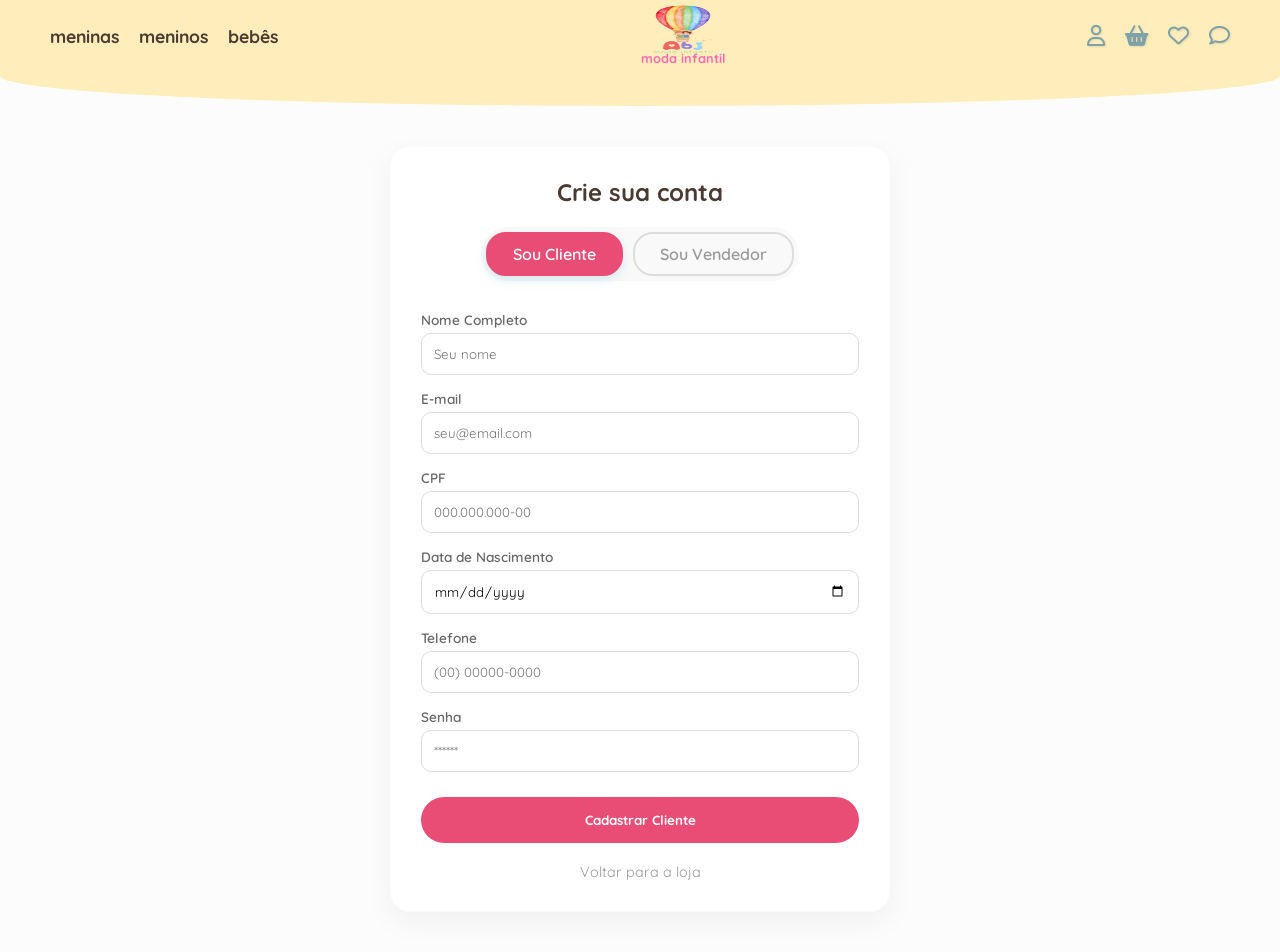
==== cadastro.html @ baed557a "loja_kids" ====
<!DOCTYPE html>
<html lang="pt-br"> 
<head>
    <meta charset="UTF-8">
    <meta name="viewport" content="width=device-width, initial-scale=1.0">
    <title>Cadastro - ABJ Style</title>
    <link rel="stylesheet" href="https://cdnjs.cloudflare.com/ajax/libs/font-awesome/6.4.0/css/all.min.css">
    <link href="https://fonts.googleapis.com/css2?family=Quicksand:wght@400;600;700&display=swap" rel="stylesheet">
    <link rel="stylesheet" href="style.css">
    <style>
        .toggle-btn.active { background-color: #e94d76; color: white; border-color: #e94d76; }
        .cadastro-wrap {
            max-width: 500px;
            margin: 40px auto;
            padding: 30px;
            background: white;
            border-radius: 20px;
            box-shadow: 0 10px 30px rgba(0,0,0,0.05);
            text-align: center;
        }
        .toggle-buttons { display: flex; gap: 10px; justify-content: center; margin-bottom: 30px; }
        .toggle-btn {
            padding: 10px 25px;
            border: 2px solid #ddd;
            background: none;
            border-radius: 20px;
            cursor: pointer;
            font-family: 'Quicksand';
            font-weight: 600;
            transition: 0.3s;
        }
        .input-group { text-align: left; margin-bottom: 15px; }
        .input-group label { display: block; margin-bottom: 5px; font-size: 0.85rem; color: #666; font-weight: 600; }
        .input-group input {
            width: 100%;
            padding: 12px;
            border: 1px solid #ddd;
            border-radius: 10px;
            box-sizing: border-box;
        }
        .btn-submit {
            width: 100%;
            padding: 15px;
            border: none;
            border-radius: 25px;
            background-color: #e94d76;
            color: white;
            font-weight: bold;
            cursor: pointer;
            margin-top: 10px;
        }
    </style>
</head>
<body style="background-color: #fcfcfc;">

    <header>
        <div class="nav-container">
            <nav class="menu-links">
                <a href="index.html">meninas</a>
                <a href="index.html">meninos</a>
                <a href="index.html">bebês</a>
            </nav>
            <a href="index.html" class="logo">
                <img src="logoabj.webp" alt="Balão" style="max-height: 50px;">
                <span>moda infantil</span>
            </a>
            <div class="user-actions">
                <a href="login.html"><i class="fa-regular fa-user"></i></a>
                <i class="fa-solid fa-basket-shopping"></i>
                <i class="fa-regular fa-heart"></i>
                <a href="index.html#contato"><i class="fa-regular fa-comment"></i></a>
            </div>
        </div>
    </header>

    <main>
        <div class="cadastro-wrap">
            <h2>Crie sua conta</h2>
            
            <div class="toggle-buttons">
                <button type="button" class="toggle-btn active" id="btn-cliente" onclick="trocarTipo('cliente')">Sou Cliente</button>
                <button type="button" class="toggle-btn" id="btn-vendedor" onclick="trocarTipo('vendedor')">Sou Vendedor</button>
            </div>

            <form action="cadastro.php" method="POST">
                
                <input type="hidden" name="tipo_form" id="tipo_form" value="cliente">

                <div class="input-group">
                    <label>Nome Completo</label>
                    <input type="text" name="nome" placeholder="Seu nome" required>
                </div>

                <div class="input-group">
                    <label>E-mail</label>
                    <input type="email" name="email" placeholder="seu@email.com" required>
                </div>

                <div id="campos-especificos">
                    <div class="input-group">
                        <label>CPF</label>
                        <input type="text" name="cpf" placeholder="000.000.000-00">
                    </div>
                    <div class="input-group">
                        <label>Data de Nascimento</label>
                        <input type="date" name="data_nascimento">
                    </div>
                    <div class="input-group">
                        <label>Telefone</label>
                        <input type="text" name="telefone" placeholder="(00) 00000-0000">
                    </div>
                </div>

                <div class="input-group">
                    <label>Senha</label>
                    <input type="password" name="senha" placeholder="******" required>
                </div>

                <button type="submit" class="btn-submit" id="submit-text">Cadastrar Cliente</button>
            </form>
            
            <p style="margin-top: 20px; font-size: 0.9rem;">
                <a href="index.html" style="color: #999; text-decoration: none;">Voltar para a loja</a>
            </p>
        </div>
    </main>

    <script>
        function trocarTipo(tipo) {
            // Ajusta o valor do campo escondido para o PHP ler
            document.getElementById('tipo_form').value = tipo;

            // Estilização dos botões
            document.getElementById('btn-cliente').classList.toggle('active', tipo === 'cliente');
            document.getElementById('btn-vendedor').classList.toggle('active', tipo === 'vendedor');

            // Ajusta o texto do botão
            const btnSubmit = document.getElementById('submit-text');
            if (tipo === 'vendedor') {
                btnSubmit.innerText = "Cadastrar Vendedor";
                btnSubmit.style.backgroundColor = "#27ae60";
            } else {
                btnSubmit.innerText = "Cadastrar Cliente";
                btnSubmit.style.backgroundColor = "#e94d76";
            }
        }
    </script>
</body>
</html>
---- style.css ----
/* --- RESET E FONTES --- */
* {
    margin: 0;
    padding: 0;
    box-sizing: border-box;
    font-family: 'Quicksand', sans-serif;
}

/* ADICIONADO: Deslizamento suave para todo o site */
html {
    scroll-behavior: smooth;
}

:root {
    --amarelo-header: #ffeebb;
    --azul-banner: #b0dce8;
    --texto-marrom: #4a3b32;
    --rosa-glow: rgba(255, 105, 180, 0.7); /* Rosa mais forte para o brilho */
    --cor-seta: #e3cfa5;
}

body {
    background-color: #fff;
    color: var(--texto-marrom);
    overflow-x: hidden;
}

/* --- CABEÇALHO --- */
header {
    background-color: var(--amarelo-header);
    padding: 05px 50px 40px 50px;
    border-bottom-left-radius: 50% 30px;
    border-bottom-right-radius: 50% 30px;
    position: relative;
    z-index: 10;
}

.nav-container {
    max-width: 1200px;
    margin: 0 auto;
    display: flex;
    justify-content: space-between;
    align-items: center;
}

/* Links do Menu */
.menu-links { display: flex; gap: 20px; }
.menu-links a {
    text-decoration: none;
    color: var(--texto-marrom);
    font-weight: 700;
    font-size: 1.1rem;
}
.menu-links a:hover { color: #ff8c00; }

/* Logo */
.logo { display: flex; flex-direction: column; align-items: center; text-decoration: none; }
.logo img { width: 100px;   height: auto;   margin-bottom: -5px; }
.logo span { font-size: 0.8rem; font-weight: bold; color: #ff69b4; }
    
/* Ícones do Usuário */
.user-actions { 
    display: flex; 
    gap: 20px; 
    align-items: center;
    font-size: 1.3rem; 
}

/* Link do Bonequinho E do Comentário (Corrigido para BRANCO) */
.user-actions a {
    color: #7da0a9 !important; /* Força a cor branca mesmo sendo link */
    text-decoration: none;
    transition: transform 0.2s;
    text-shadow: 1px 1px 2px rgba(0,0,0,0.1);
    display: inline-flex;
    align-items: center;
}
.user-actions a:hover { transform: scale(1.1); }

/* Ícones normais (sem link) */
.user-actions i:not(a i) {
    color:  #7da0a9;
    cursor: pointer;
    text-shadow: 1px 1px 2px rgba(0,0,0,0.1);
    transition: transform 0.2s;
}
.user-actions i:hover { transform: scale(1.1); }


/* --- BARRA DE PESQUISA --- */
.search-container {
    display: flex;
    justify-content: center;
    margin-top: -25px;
    z-index: 30;
    position: relative;
}
.search-box {
    background: white;
    border: 1px solid #ddd;
    border-radius: 50px;
    padding: 10px 20px;
    width: 400px;
    display: flex;
    justify-content: space-between;
    align-items: center;
    box-shadow: 0 6px 10px rgba(0,0,0,0.05);
}
.search-box input { border: none; outline: none; width: 90%; font-size: 1rem; }
.search-box i { color: #555; cursor: pointer; }


/* --- CONTEÚDO --- */
main { max-width: 1200px; margin: 35px auto; padding: 0 20px; }

/* Banner Azul */
.hero-banner {
    background-color: var(--azul-banner);
    border-radius: 40px;
    display: flex;
    align-items: center;
    justify-content: space-between;
    overflow: hidden;
    height: 300px;
    margin-bottom: 60px;
}
.hero-image { flex: 1; height: 100%; display: flex; align-items: flex-end; }
.hero-image img { width: 100%; height: 100%; object-fit: cover; object-position: top center; }
.hero-text { flex: 1; padding: 40px; text-align: center; color: #333; }
.hero-text h2 { font-size: 1.8rem; margin-bottom: 10px; font-weight: 600; }


/* --- CARROSSEL --- */
.carousel-section { position: relative; padding: 10px 0; }

.carousel-track {
    display: flex;
    gap: 30px;
    overflow-x: auto;
    padding: 40px 20px; /* Espaço extra para o brilho não cortar */
    scrollbar-width: none;
    scroll-behavior: smooth;
}
.carousel-track::-webkit-scrollbar { display: none; }

/* ESTILO DOS CARDS */
.card {
    min-width: 260px;
    height: 190px;
    border-radius: 16px;
    overflow: hidden;
    position: relative;
    cursor: pointer;
    background: #eee;
    
    /* Configuração inicial (sem brilho) */
    border: 3px solid transparent; 
    box-shadow: 0 4px 10px rgba(0,0,0,0.05);
    transition: all 0.4s cubic-bezier(0.25, 0.8, 0.25, 1); /* Animação suave */
}

.card img {
    width: 100%; height: 100%; object-fit: cover;
    transition: transform 0.5s ease;
}

/* --- A MÁGICA DO HOVER (Brilho Rosa) --- */
/* Só aplica quando passa o mouse */
.card:hover {
    transform: translateY(-8px); /* Sobe um pouco mais */
    border-color: #ffb6c1; /* Borda rosa clara */
    
    /* O Brilho Rosa Fofinho */
    box-shadow: 0 15px 35px var(--rosa-glow), 
                inset 0 0 15px rgba(255,105,180,0.2); 
}

.card:hover img {
    transform: scale(1.1); /* Zoom na foto */
}


/* --- SETAS --- */
.nav-arrow {
    position: absolute;
    top: 50%;
    transform: translateY(-50%);
    width: 45px;
    height: 45px;
    background: white;
    border: 2px solid var(--cor-seta);
    border-radius: 50%;
    display: flex; align-items: center; justify-content: center;
    color: var(--cor-seta);
    font-size: 1.2rem;
    cursor: pointer;
    box-shadow: 0 4px 10px rgba(0,0,0,0.1);
    z-index: 5;
    transition: all 0.3s;
}
.nav-arrow:hover { background: var(--cor-seta); color: white; }
.nav-arrow.prev { left: -20px; }
.nav-arrow.next { right: -20px; }

/* --- PÁGINA DE CADASTRO (Estilos Extras) --- */
.cadastro-wrap {
    max-width: 400px;
    margin: 50px auto;
    text-align: center;
    background: white;
    padding: 40px;
    border-radius: 20px;
    box-shadow: 0 10px 40px rgba(0,0,0,0.05);
    border: 1px solid #fcfcfc;
}
.cadastro-wrap h2 { margin-bottom: 20px; color: var(--texto-marrom); }
.input-group { margin-bottom: 15px; text-align: left; }
.input-group label { display: block; margin-bottom: 5px; font-size: 0.9rem; font-weight: bold; color: #888; }
.input-group input { width: 100%; padding: 12px; border: 2px solid #eee; border-radius: 10px; outline: none; }
.input-group input:focus { border-color: var(--amarelo-header); }
.btn-submit { 
    width: 100%; padding: 15px; border: none; border-radius: 50px; 
    background: var(--azul-banner); font-weight: bold; color: #333; cursor: pointer; margin-top: 10px;
    transition: transform 0.2s;
}
.btn-submit:hover { transform: translateY(-2px); box-shadow: 0 5px 15px rgba(176,220,232,0.8); }

/* --- ESTILOS EXTRAS PARA O CADASTRO (Abas) --- */

/* Container dos botões de troca */
.toggle-buttons {
    display: flex;
    justify-content: center;
    gap: 10px;
    margin-bottom: 30px;
    background: #f9f9f9;
    padding: 5px;
    border-radius: 50px;
    width: fit-content;
    margin-left: auto;
    margin-right: auto;
}

/* Botão das abas (Cliente / Vendedor) */
.toggle-btn {
    padding: 10px 30px;
    border: none;
    background: transparent;
    cursor: pointer;
    border-radius: 40px;
    font-weight: 700;
    color: #999;
    transition: all 0.3s ease;
    font-size: 1rem;
}

/* Quando o botão está ativo (selecionado) */
.toggle-btn.active {
    background-color: var(--azul-banner); /* Azul do tema */
    color: #333;
    box-shadow: 0 4px 10px rgba(176, 220, 232, 0.5);
}

/* Esconder formulários que não estão ativos */
.form-section {
    display: none; /* Esconde por padrão */
    animation: fadeIn 0.5s;
}

.form-section.active {
    display: block; /* Mostra o ativo */
}

/* Animação suave */
@keyframes fadeIn {
    from { opacity: 0; transform: translateY(10px); }
    to { opacity: 1; transform: translateY(0); }
}



/* ESTILOS DA TELA DE LOGIN */

/* O container central branco */
.login-box {
    max-width: 400px;
    margin: 80px auto; /* Margem maior no topo para centralizar na tela */
    background: #fff;
    padding: 40px;
    border-radius: 8px; /* Bordas levemente arredondadas, mais quadrado que o resto */
    box-shadow: 0 10px 30px rgba(0,0,0,0.08); /* Sombra suave */
    text-align: center;
}

.login-box h2 {
    color: var(--texto-marrom);
    margin-bottom: 30px;
    font-size: 1.5rem;
}

/* Estilo dos inputs de login (cinza claro como na imagem de exemplo) */
.login-input {
    width: 100%;
    padding: 15px;
    margin-bottom: 15px;
    background-color: #f2f2f2; /* Fundo cinza claro */
    border: 2px solid transparent;
    border-radius: 5px; /* Cantos pouco arredondados */
    font-size: 1rem;
    outline: none;
    transition: all 0.3s;
    color: #555;
}

/* Quando clica no input, ele ganha a cor do tema */
.login-input:focus {
    border-color: var(--azul-banner);
    background-color: #fff;
}

/* Botão de Login (Usando a nossa cor Azul Pastel) */
.btn-login {
    width: 100%;
    padding: 15px;
    background-color: var(--azul-banner); /* Cor do tema */
    color: #333;
    font-weight: 700;
    border: none;
    border-radius: 5px; /* Cantos pouco arredondados */
    font-size: 1.1rem;
    cursor: pointer;
    transition: background 0.3s, transform 0.2s;
}

.btn-login:hover {
    background-color: #9ad0e0; /* Um azul um pouquinho mais escuro no hover */
    transform: translateY(-2px);
}

/* Link para criar conta */
.create-account-link {
    margin-top: 25px;
    font-size: 0.9rem;
    color: #888;
}

.create-account-link a {
    color: var(--texto-marrom);
    font-weight: 700;
    text-decoration: none;
}

.create-account-link a:hover {
    text-decoration: underline;
    color: var(--azul-banner);
}



/* Estilo para a escolha de Cliente ou Vendedor no Login */
.login-type-group {
    display: flex;
    justify-content: center;
    gap: 20px;
    margin-bottom: 20px;
}

.radio-label {
    font-size: 0.95rem;
    color: #666;
    cursor: pointer;
    display: flex;
    align-items: center;
    gap: 5px;
    font-weight: 600;
}

.radio-label input {
    accent-color: var(--azul-banner); /* A bolinha fica azul */
    transform: scale(1.2);
    cursor: pointer;
}

/* Link de cadastro destacado */
.create-account-link span {
    display: block;
    margin-top: 5px;
    font-size: 0.8rem;
    color: #aaa;
}


.cart-container {
    position: fixed;
    top: 0;
    right: -450px; /* Começa escondido à direita */
    width: 380px;
    height: 100%;
    background: #fff;
    box-shadow: -5px 0 15px rgba(0,0,0,0.1);
    transition: 0.4s cubic-bezier(0.25, 0.46, 0.45, 0.94);
    z-index: 2000;
    display: flex;
    flex-direction: column;
}

/* Classe que o JavaScript ativa para abrir */
.cart-container.open {
    right: 0;
}

/* Cabeçalho do Carrinho */
.cart-header {
    padding: 25px;
    background-color: var(--azul-banner);
    display: flex;
    justify-content: space-between;
    align-items: center;
    color: #333;
}

.cart-header h3 {
    font-weight: 700;
    font-size: 1.2rem;
}

.close-btn {
    background: none;
    border: none;
    font-size: 1.8rem;
    color: #333;
    cursor: pointer;
    line-height: 1;
}

/* Área onde os itens aparecem */
.cart-items {
    flex-grow: 1;
    padding: 20px;
    overflow-y: auto;
    display: flex;
    flex-direction: column;
}

/* Estilo de cada item adicionado */
.cart-item-single {
    display: flex;
    justify-content: space-between;
    align-items: center;
    width: 100%;
    margin-bottom: 15px;
    border-bottom: 1px solid #eee;
    padding-bottom: 10px;
    animation: fadeInItem 0.3s ease;
}

@keyframes fadeInItem {
    from { opacity: 0; transform: translateX(20px); }
    to { opacity: 1; transform: translateX(0); }
}

/* Rodapé do Carrinho (Total e Botão) */
.cart-footer {
    padding: 25px;
    border-top: 1px solid #eee;
    background: #fdfdfd;
}

.cart-total {
    display: flex;
    justify-content: space-between;
    margin-bottom: 15px;
    font-weight: 700;
    font-size: 1.1rem;
}

.checkout-btn {
    width: 100%;
    padding: 15px;
    background-color: var(--amarelo-header);
    border: none;
    border-radius: 50px;
    font-weight: bold;
    color: var(--texto-marrom);
    cursor: pointer;
    font-size: 1rem;
    transition: 0.2s;
}

.checkout-btn:hover {
    filter: brightness(0.9);
    transform: scale(1.02);
}

/* Camada Escura que cobre o site ao abrir o carrinho */
#overlay {
    display: none;
    position: fixed;
    top: 0;
    left: 0;
    width: 100%;
    height: 100%;
    background: rgba(0,0,0,0.4);
    z-index: 1999;
    backdrop-filter: blur(2px);
}

#overlay.active {
    display: block;
}

/* Bolinha Rosa com o número de itens */
.cart-badge {
    position: absolute;
    top: -10px;
    right: -10px;
    background-color: #ff69b4;
    color: white;
    font-size: 0.7rem;
    font-weight: bold;
    border-radius: 50%;
    padding: 2px 6px;
    border: 2px solid white;
    display: none; /* Só aparece quando tem itens */
}

/* Notificação Toast */
.toast-notificacao {
    position: fixed;
    bottom: 20px;
    left: 50%;
    transform: translateX(-50%);
    background-color: #333;
    color: white;
    padding: 12px 25px;
    border-radius: 30px;
    font-size: 0.9rem;
    z-index: 3000;
    opacity: 0;
    transition: 0.3s;
    pointer-events: none;
}

.toast-notificacao.show {
    opacity: 1;
    bottom: 40px;
}




/* --- NOVO RODAPÉ ESTILO IMAGEM --- */
.footer-custom {
    background-color: var(--amarelo-header);
    margin: 50px 20px 20px 20px; /* Margem nas laterais para o efeito arredondado aparecer */
    border-radius: 50px; /* Bordas bem arredondadas como na imagem */
    padding: 30px 60px;
    font-family: 'Quicksand', sans-serif;
    /* ADICIONADO: Respiro no topo para o scroll suave parar no lugar certo */
    scroll-margin-top: 30px;
}

.footer-container-custom {
    max-width: 1200px;
    margin: 0 auto;
    display: flex;
    justify-content: space-between;
    align-items: center;
    flex-wrap: wrap;
    gap: 20px;
}

.footer-brand {
    display: flex;
    align-items: center;
    gap: 15px;
}

.chat-icon {
    font-size: 2.5rem;
    color: #f28d8d; /* Cor rosada do ícone de balão */
}

.brand-info h3 {
    font-size: 1.2rem;
    font-weight: 700;
    margin-bottom: 5px;
}

.brand-info p {
    font-size: 0.95rem;
    margin: 2px 0;
    font-weight: 600;
}

.footer-links-social {
    display: flex;
    flex-direction: column;
    gap: 10px;
}

.social-item {
    display: flex;
    align-items: center;
    gap: 10px;
    font-weight: 600;
    font-size: 0.95rem;
}

.social-item i {
    font-size: 1.2rem;
}

.faq-link {
    text-decoration: underline;
    color: inherit;
    font-weight: 700;
    margin-top: 5px;
    display: inline-block;
}

/* AJUSTE ESPECÍFICO PARA PADRONIZAR AS IMAGENS */
.product-card img {
    width: 100%;
    height: 250px; /* Define uma altura fixa para ambas */
    object-fit: contain; /* Garante que a imagem caiba no espaço sem ser cortada ou esticada */
    margin-bottom: 15px;
    border-radius: 15px;
}

/* --- BLOCO DE RESPONSIVIDADE FINAL UNIFICADO --- */

@media (min-width: 769px) {
    .menu-links {
        position: static !important;
        display: flex !important;
        flex-direction: row !important;
        height: auto !important;
        width: auto !important;
        background: transparent !important;
        box-shadow: none !important;
        left: 0 !important;
        padding: 0 !important;
    }
    .menu-mobile-icon {
        display: none !important;
    }
}

@media (max-width: 768px) {
    /* ÍCONE HAMBÚRGUER: Acima de tudo */
    .menu-mobile-icon {
        display: block !important;
        font-size: 1.8rem;
        cursor: pointer;
        color: var(--texto-marrom);
        z-index: 3001 !important;
        position: relative;
    }

    /* MENU LATERAL: Branco sólido e na frente do banner/busca */
    .menu-links {
        position: fixed;
        top: 0;
        left: -100%; 
        width: 260px;
        height: 100vh;
        background-color: #ffffff !important; /* CORREÇÃO: Fundo branco sólido */
        display: flex !important;
        flex-direction: column !important;
        padding: 100px 30px;
        transition: 0.4s ease-in-out;
        z-index: 3000 !important; /* CORREÇÃO: Valor alto para não ser atropelado */
        box-shadow: 10px 0 30px rgba(0,0,0,0.1);
    }

    .menu-links.active {
        left: 0 !important;
    }

    .menu-links a {
        color: var(--texto-marrom) !important;
        font-size: 1.2rem;
        font-weight: 700;
        text-decoration: none;
        border-bottom: 1px solid #f0f0f0;
        padding-bottom: 10px;
        display: block;
    }

    /* AJUSTES GERAIS MOBILE */
    .logo img { width: 65px; }
    .user-actions i, .user-actions a i { color: var(--texto-marrom) !important; }
    .search-container { z-index: 20; } /* Rebaixa a busca para o menu passar por cima */
    .search-box { width: 90% !important; margin: 0 auto; }
    
    .footer-container-custom { flex-direction: column; text-align: center; }
    .footer-brand { flex-direction: column; }
    .footer-custom { border-radius: 30px; padding: 30px 20px; }
}


.produto-detalhes {
    max-width: 1200px;
    margin: 40px auto;
    padding: 20px;
}

.produto-container {
    display: flex;
    gap: 40px;
    flex-wrap: wrap;
}

/* Galeria */
.produto-galeria { flex: 1; min-width: 300px; }
.foto-principal img {
    width: 100%;
    border-radius: 20px;
    box-shadow: 0 5px 15px rgba(0,0,0,0.05);
}
.fotos-miniatura {
    display: flex;
    gap: 10px;
    margin-top: 15px;
}
.fotos-miniatura img {
    width: 80px;
    height: 80px;
    object-fit: cover;
    border-radius: 10px;
    cursor: pointer;
    border: 2px solid transparent;
}
.fotos-miniatura img:hover { border-color: var(--azul-banner); }

/* Tabela de Medidas */
.tabela-medidas {
    margin: 25px 0;
    background: #fdfdfd;
    padding: 15px;
    border-radius: 15px;
    border: 1px solid #eee;
}
.tabela-medidas h3 { margin-bottom: 10px; font-size: 1rem; color: var(--texto-marrom); }
.tabela-medidas table {
    width: 100%;
    border-collapse: collapse;
}
.tabela-medidas th, .tabela-medidas td {
    padding: 10px;
    text-align: left;
    border-bottom: 1px solid #eee;
}

/* Avaliações */
.avaliacoes-secao { margin-top: 60px; }
.avaliacao-card {
    background: #fff;
    padding: 20px;
    border-radius: 15px;
    margin-bottom: 15px;
    box-shadow: 0 4px 10px rgba(0,0,0,0.03);
}
.estrelas { color: #ffcc00; margin-bottom: 5px; }

@media (max-width: 768px) {
    .produto-container { flex-direction: column; }
}





/* Container Lateral de Favoritos */
.fav-container {
    position: fixed;
    top: 0;
    right: -450px; /* Começa escondido */
    width: 380px;
    height: 100%;
    background: #fff;
    box-shadow: -5px 0 15px rgba(0,0,0,0.1);
    transition: 0.4s cubic-bezier(0.25, 0.46, 0.45, 0.94);
    z-index: 3000;
    display: flex;
    flex-direction: column;
    border-top-left-radius: 30px; /* Curvatura igual à sua imagem */
}

.fav-container.open {
    right: 0;
}

/* Cabeçalho Amarelo */
.fav-header {
    padding: 25px;
    background-color: var(--amarelo-header);
    display: flex;
    justify-content: space-between;
    align-items: center;
    border-top-left-radius: 30px;
}

.fav-header-title {
    display: flex;
    align-items: center;
    gap: 10px;
    flex-grow: 1;
    justify-content: center;
}

.fav-header h3 {
    font-size: 1.3rem;
    font-weight: 700;
    color: #333;
}

/* Itens e Conteúdo */
.fav-content {
    flex-grow: 1;
    padding: 20px;
    overflow-y: auto;
}

.fav-select-all {
    display: flex;
    align-items: center;
    gap: 10px;
    margin-bottom: 20px;
    font-weight: 600;
    font-size: 1.1rem;
}

.fav-item-single {
    display: flex;
    gap: 15px;
    margin-bottom: 20px;
    align-items: center;
}

.fav-item-img {
    width: 80px;
    height: 100px;
    object-fit: cover;
    border-radius: 5px;
}

.fav-item-info h4 { font-size: 0.9rem; margin-bottom: 5px; }
.fav-item-info p { font-size: 0.8rem; color: #666; }
.fav-item-price { font-weight: bold; margin-left: auto; }

/* Rodapé e Botão */
.fav-footer {
    padding: 20px;
    text-align: center;
}

.btn-fav-carrinho {
    width: 100%;
    padding: 15px;
    background-color: var(--amarelo-header);
    border: none;
    border-radius: 30px;
    font-weight: bold;
    cursor: pointer;
    font-size: 1rem;
    transition: 0.3s;
}

.btn-fav-carrinho:hover { filter: brightness(0.9); }

/* Camada Escura */
#overlay-favoritos {
    display: none;
    position: fixed;
    top: 0; left: 0; width: 100%; height: 100%;
    background: rgba(0,0,0,0.4);
    z-index: 2999;
    backdrop-filter: blur(2px);
}

#overlay-favoritos.active { display: block; }
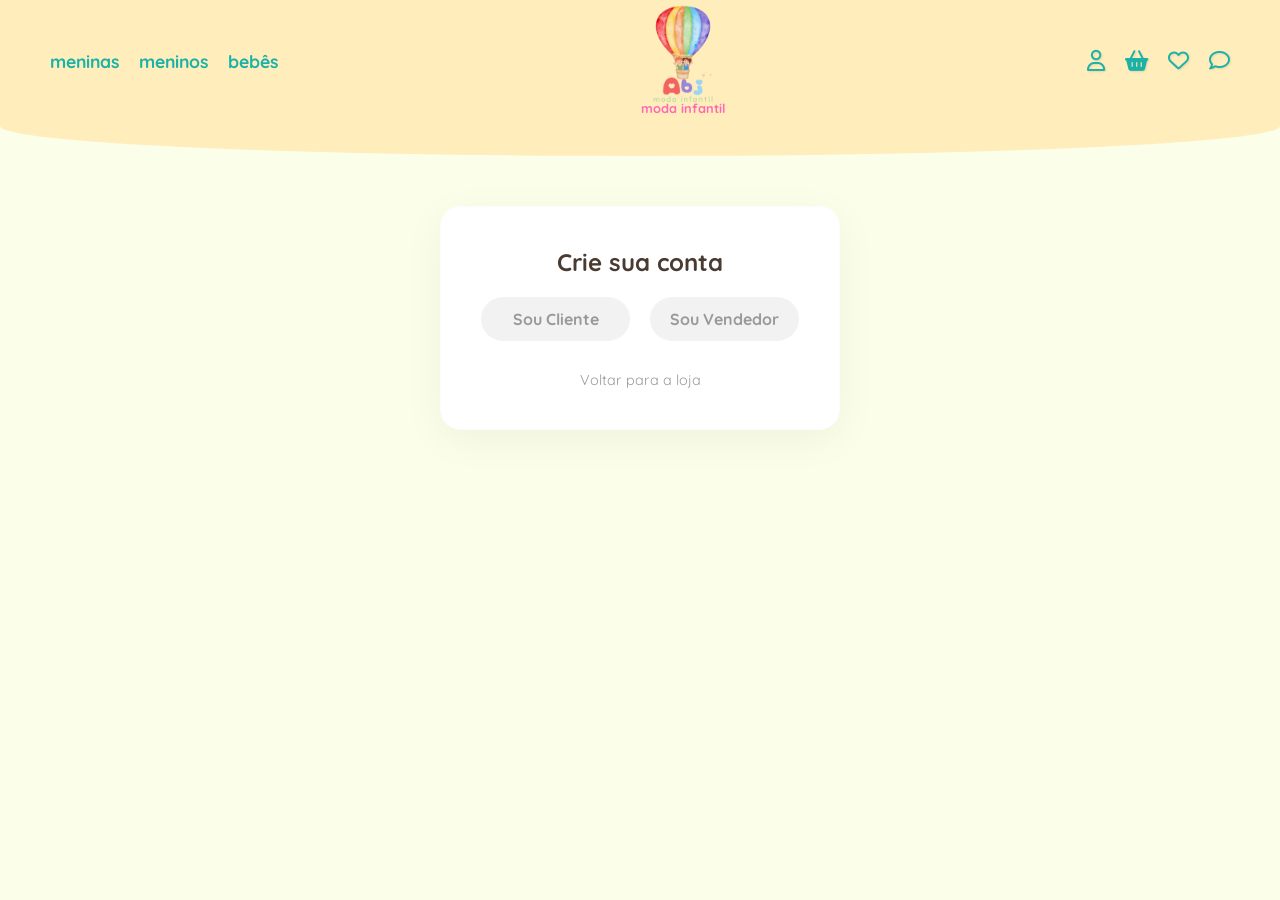
==== commit 97e3fb62: "Tela funcionarios" ====
--- a/cadastro.html
+++ b/cadastro.html
@@ -6,52 +6,10 @@
     <title>Cadastro - ABJ Style</title>
     <link rel="stylesheet" href="https://cdnjs.cloudflare.com/ajax/libs/font-awesome/6.4.0/css/all.min.css">
     <link href="https://fonts.googleapis.com/css2?family=Quicksand:wght@400;600;700&display=swap" rel="stylesheet">
-    <link rel="stylesheet" href="style.css">
-    <style>
-        .toggle-btn.active { background-color: #e94d76; color: white; border-color: #e94d76; }
-        .cadastro-wrap {
-            max-width: 500px;
-            margin: 40px auto;
-            padding: 30px;
-            background: white;
-            border-radius: 20px;
-            box-shadow: 0 10px 30px rgba(0,0,0,0.05);
-            text-align: center;
-        }
-        .toggle-buttons { display: flex; gap: 10px; justify-content: center; margin-bottom: 30px; }
-        .toggle-btn {
-            padding: 10px 25px;
-            border: 2px solid #ddd;
-            background: none;
-            border-radius: 20px;
-            cursor: pointer;
-            font-family: 'Quicksand';
-            font-weight: 600;
-            transition: 0.3s;
-        }
-        .input-group { text-align: left; margin-bottom: 15px; }
-        .input-group label { display: block; margin-bottom: 5px; font-size: 0.85rem; color: #666; font-weight: 600; }
-        .input-group input {
-            width: 100%;
-            padding: 12px;
-            border: 1px solid #ddd;
-            border-radius: 10px;
-            box-sizing: border-box;
-        }
-        .btn-submit {
-            width: 100%;
-            padding: 15px;
-            border: none;
-            border-radius: 25px;
-            background-color: #e94d76;
-            color: white;
-            font-weight: bold;
-            cursor: pointer;
-            margin-top: 10px;
-        }
-    </style>
+    <link rel="stylesheet" href="style.css">  
 </head>
-<body style="background-color: #fcfcfc;">
+
+<body>
 
     <header>
         <div class="nav-container">
@@ -61,7 +19,7 @@
                 <a href="index.html">bebês</a>
             </nav>
             <a href="index.html" class="logo">
-                <img src="logoabj.webp" alt="Balão" style="max-height: 50px;">
+                <img src="img/logoabj.webp" alt="Balão">
                 <span>moda infantil</span>
             </a>
             <div class="user-actions">
@@ -78,46 +36,9 @@
             <h2>Crie sua conta</h2>
             
             <div class="toggle-buttons">
-                <button type="button" class="toggle-btn active" id="btn-cliente" onclick="trocarTipo('cliente')">Sou Cliente</button>
-                <button type="button" class="toggle-btn" id="btn-vendedor" onclick="trocarTipo('vendedor')">Sou Vendedor</button>
-            </div>
-
-            <form action="cadastro.php" method="POST">
-                
-                <input type="hidden" name="tipo_form" id="tipo_form" value="cliente">
-
-                <div class="input-group">
-                    <label>Nome Completo</label>
-                    <input type="text" name="nome" placeholder="Seu nome" required>
-                </div>
-
-                <div class="input-group">
-                    <label>E-mail</label>
-                    <input type="email" name="email" placeholder="seu@email.com" required>
-                </div>
-
-                <div id="campos-especificos">
-                    <div class="input-group">
-                        <label>CPF</label>
-                        <input type="text" name="cpf" placeholder="000.000.000-00">
-                    </div>
-                    <div class="input-group">
-                        <label>Data de Nascimento</label>
-                        <input type="date" name="data_nascimento">
-                    </div>
-                    <div class="input-group">
-                        <label>Telefone</label>
-                        <input type="text" name="telefone" placeholder="(00) 00000-0000">
-                    </div>
-                </div>
-
-                <div class="input-group">
-                    <label>Senha</label>
-                    <input type="password" name="senha" placeholder="******" required>
-                </div>
-
-                <button type="submit" class="btn-submit" id="submit-text">Cadastrar Cliente</button>
-            </form>
+                <button type="button" class="toggle-btn" id="btn-cliente" onclick="window.location.href='cadastrocliente.html'">Sou Cliente</button>
+                <button type="button" class="toggle-btn" id="btn-vendedor" onclick="window.location.href='cadastrofuncionario.html'">Sou Vendedor</button>
+            </div>            
             
             <p style="margin-top: 20px; font-size: 0.9rem;">
                 <a href="index.html" style="color: #999; text-decoration: none;">Voltar para a loja</a>
--- a/style.css
+++ b/style.css
@@ -1,4 +1,6 @@
-/* --- RESET E FONTES --- */
+/* ============================================================
+   1. RESET, FONTES E VARIÁVEIS BASE
+   ============================================================ */
 * {
     margin: 0;
     padding: 0;
@@ -6,26 +8,27 @@
     font-family: 'Quicksand', sans-serif;
 }
 
-/* ADICIONADO: Deslizamento suave para todo o site */
 html {
-    scroll-behavior: smooth;
+    scroll-behavior: smoosh;
 }
 
 :root {
     --amarelo-header: #ffeebb;
     --azul-banner: #b0dce8;
     --texto-marrom: #4a3b32;
-    --rosa-glow: rgba(255, 105, 180, 0.7); /* Rosa mais forte para o brilho */
+    --rosa-glow: rgba(255, 105, 180, 0.7);
     --cor-seta: #e3cfa5;
 }
 
 body {
-    background-color: #fff;
+    background-color: #f8ffd685;
     color: var(--texto-marrom);
     overflow-x: hidden;
 }
 
-/* --- CABEÇALHO --- */
+/* ============================================================
+   2. CABEÇALHO (Header, Menu e Logo)
+   ============================================================ */
 header {
     background-color: var(--amarelo-header);
     padding: 05px 50px 40px 50px;
@@ -43,51 +46,80 @@
     align-items: center;
 }
 
-/* Links do Menu */
-.menu-links { display: flex; gap: 20px; }
+.menu-links {
+    display: flex;
+    gap: 20px;
+}
+
 .menu-links a {
     text-decoration: none;
-    color: var(--texto-marrom);
+    color:#1ab2a8 ;
     font-weight: 700;
     font-size: 1.1rem;
 }
-.menu-links a:hover { color: #ff8c00; }
-
-/* Logo */
-.logo { display: flex; flex-direction: column; align-items: center; text-decoration: none; }
-.logo img { width: 100px;   height: auto;   margin-bottom: -5px; }
-.logo span { font-size: 0.8rem; font-weight: bold; color: #ff69b4; }
-    
-/* Ícones do Usuário */
-.user-actions { 
-    display: flex; 
-    gap: 20px; 
-    align-items: center;
-    font-size: 1.3rem; 
-}
-
-/* Link do Bonequinho E do Comentário (Corrigido para BRANCO) */
+
+.menu-links a:hover {
+    color: #ff8c00;
+}
+
+.logo {
+    display: flex;
+    flex-direction: column;
+    align-items: center;
+    text-decoration: none;
+}
+
+.logo img {
+    width: 100px;
+    height: auto;
+    margin-bottom: -5px;
+    object-fit: contain;
+    display: inline-block;
+}
+
+.logo span {
+    font-size: 0.8rem;
+    font-weight: bold;
+    color: #ff69b4;
+}
+
+/* ============================================================
+   3. ÍCONES E AÇÕES DO USUÁRIO (Topo Direita)
+   ============================================================ */
+.user-actions {
+    display: flex;
+    gap: 20px;
+    align-items: center;
+    font-size: 1.3rem;
+}
+
 .user-actions a {
-    color: #7da0a9 !important; /* Força a cor branca mesmo sendo link */
+    color: #1ab2a8 !important;
     text-decoration: none;
     transition: transform 0.2s;
-    text-shadow: 1px 1px 2px rgba(0,0,0,0.1);
+    text-shadow: 1px 1px 2px rgba(0, 0, 0, 0.1);
     display: inline-flex;
     align-items: center;
 }
-.user-actions a:hover { transform: scale(1.1); }
-
-/* Ícones normais (sem link) */
+
+.user-actions a:hover {
+    transform: scale(1.1);
+}
+
 .user-actions i:not(a i) {
-    color:  #7da0a9;
-    cursor: pointer;
-    text-shadow: 1px 1px 2px rgba(0,0,0,0.1);
+    color: #1ab2a8;
+    cursor: pointer;
+    text-shadow: 1px 1px 2px rgba(0, 0, 0, 0.1);
     transition: transform 0.2s;
 }
-.user-actions i:hover { transform: scale(1.1); }
-
-
-/* --- BARRA DE PESQUISA --- */
+
+.user-actions i:hover {
+    transform: scale(1.1);
+}
+
+/* ============================================================
+   4. BARRA DE PESQUISA (Search Box)
+   ============================================================ */
 .search-container {
     display: flex;
     justify-content: center;
@@ -95,6 +127,7 @@
     z-index: 30;
     position: relative;
 }
+
 .search-box {
     background: white;
     border: 1px solid #ddd;
@@ -104,16 +137,30 @@
     display: flex;
     justify-content: space-between;
     align-items: center;
-    box-shadow: 0 6px 10px rgba(0,0,0,0.05);
-}
-.search-box input { border: none; outline: none; width: 90%; font-size: 1rem; }
-.search-box i { color: #555; cursor: pointer; }
-
-
-/* --- CONTEÚDO --- */
-main { max-width: 1200px; margin: 35px auto; padding: 0 20px; }
-
-/* Banner Azul */
+    box-shadow: 0 6px 10px rgba(0, 0, 0, 0.05);
+}
+
+.search-box input {
+    border: none;
+    outline: none;
+    width: 90%;
+    font-size: 1rem;
+}
+
+.search-box i {
+    color: #555;
+    cursor: pointer;
+}
+
+/* ============================================================
+   5. BANNER PRINCIPAL (Hero Section)
+   ============================================================ */
+main {
+    max-width: 1200px;
+    margin: 35px auto;
+    padding: 0 20px;
+}
+
 .hero-banner {
     background-color: var(--azul-banner);
     border-radius: 40px;
@@ -124,26 +171,55 @@
     height: 300px;
     margin-bottom: 60px;
 }
-.hero-image { flex: 1; height: 100%; display: flex; align-items: flex-end; }
-.hero-image img { width: 100%; height: 100%; object-fit: cover; object-position: top center; }
-.hero-text { flex: 1; padding: 40px; text-align: center; color: #333; }
-.hero-text h2 { font-size: 1.8rem; margin-bottom: 10px; font-weight: 600; }
-
-
-/* --- CARROSSEL --- */
-.carousel-section { position: relative; padding: 10px 0; }
+
+.hero-image {
+    flex: 1;
+    height: 100%;
+    display: flex;
+    align-items: flex-end;
+}
+
+.hero-image img {
+    width: 100%;
+    height: 100%;
+    object-fit: cover;
+    object-position: top center;
+}
+
+.hero-text {
+    flex: 1;
+    padding: 40px;
+    text-align: center;
+    color: #333;
+}
+
+.hero-text h2 {
+    font-size: 1.8rem;
+    margin-bottom: 10px;
+    font-weight: 600;
+}
+
+/* ============================================================
+   6. CARROSSEL E CARDS DE PRODUTOS (Efeito Brilho Rosa)
+   ============================================================ */
+.carousel-section {
+    position: relative;
+    padding: 10px 0;
+}
 
 .carousel-track {
     display: flex;
     gap: 30px;
     overflow-x: auto;
-    padding: 40px 20px; /* Espaço extra para o brilho não cortar */
+    padding: 40px 20px;
     scrollbar-width: none;
     scroll-behavior: smooth;
 }
-.carousel-track::-webkit-scrollbar { display: none; }
-
-/* ESTILO DOS CARDS */
+
+.carousel-track::-webkit-scrollbar {
+    display: none;
+}
+
 .card {
     min-width: 260px;
     height: 190px;
@@ -152,35 +228,29 @@
     position: relative;
     cursor: pointer;
     background: #eee;
-    
-    /* Configuração inicial (sem brilho) */
-    border: 3px solid transparent; 
-    box-shadow: 0 4px 10px rgba(0,0,0,0.05);
-    transition: all 0.4s cubic-bezier(0.25, 0.8, 0.25, 1); /* Animação suave */
+    border: 3px solid transparent;
+    box-shadow: 0 4px 10px rgba(0, 0, 0, 0.05);
+    transition: all 0.4s cubic-bezier(0.25, 0.8, 0.25, 1);
 }
 
 .card img {
-    width: 100%; height: 100%; object-fit: cover;
+    width: 100%;
+    height: 100%;
+    object-fit: cover;
     transition: transform 0.5s ease;
 }
 
-/* --- A MÁGICA DO HOVER (Brilho Rosa) --- */
-/* Só aplica quando passa o mouse */
 .card:hover {
-    transform: translateY(-8px); /* Sobe um pouco mais */
-    border-color: #ffb6c1; /* Borda rosa clara */
-    
-    /* O Brilho Rosa Fofinho */
-    box-shadow: 0 15px 35px var(--rosa-glow), 
-                inset 0 0 15px rgba(255,105,180,0.2); 
+    transform: translateY(-8px);
+    border-color: #ffb6c1;
+    box-shadow: 0 15px 35px var(--rosa-glow),
+        inset 0 0 15px rgba(255, 105, 180, 0.2);
 }
 
 .card:hover img {
-    transform: scale(1.1); /* Zoom na foto */
-}
-
-
-/* --- SETAS --- */
+    transform: scale(1.1);
+}
+
 .nav-arrow {
     position: absolute;
     top: 50%;
@@ -190,19 +260,33 @@
     background: white;
     border: 2px solid var(--cor-seta);
     border-radius: 50%;
-    display: flex; align-items: center; justify-content: center;
+    display: flex;
+    align-items: center;
+    justify-content: center;
     color: var(--cor-seta);
     font-size: 1.2rem;
     cursor: pointer;
-    box-shadow: 0 4px 10px rgba(0,0,0,0.1);
+    box-shadow: 0 4px 10px rgba(0, 0, 0, 0.1);
     z-index: 5;
     transition: all 0.3s;
 }
-.nav-arrow:hover { background: var(--cor-seta); color: white; }
-.nav-arrow.prev { left: -20px; }
-.nav-arrow.next { right: -20px; }
-
-/* --- PÁGINA DE CADASTRO (Estilos Extras) --- */
+
+.nav-arrow:hover {
+    background: var(--cor-seta);
+    color: white;
+}
+
+.nav-arrow.prev {
+    left: -20px;
+}
+
+.nav-arrow.next {
+    right: -20px;
+}
+
+/* ============================================================
+   7. TELAS DE LOGIN E CADASTRO (Botões de Troca/Toggle)
+   ============================================================ */
 .cadastro-wrap {
     max-width: 400px;
     margin: 50px auto;
@@ -210,85 +294,133 @@
     background: white;
     padding: 40px;
     border-radius: 20px;
-    box-shadow: 0 10px 40px rgba(0,0,0,0.05);
+    box-shadow: 0 10px 40px rgba(0, 0, 0, 0.05);
     border: 1px solid #fcfcfc;
 }
-.cadastro-wrap h2 { margin-bottom: 20px; color: var(--texto-marrom); }
-.input-group { margin-bottom: 15px; text-align: left; }
-.input-group label { display: block; margin-bottom: 5px; font-size: 0.9rem; font-weight: bold; color: #888; }
-.input-group input { width: 100%; padding: 12px; border: 2px solid #eee; border-radius: 10px; outline: none; }
-.input-group input:focus { border-color: var(--amarelo-header); }
-.btn-submit { 
-    width: 100%; padding: 15px; border: none; border-radius: 50px; 
-    background: var(--azul-banner); font-weight: bold; color: #333; cursor: pointer; margin-top: 10px;
+
+.cadastro-wrap h2 {
+    margin-bottom: 20px;
+    color: var(--texto-marrom);
+}
+
+.input-group {
+    margin-bottom: 15px;
+    text-align: left;
+}
+
+.input-group label {
+    display: block;
+    margin-bottom: 5px;
+    font-size: 0.9rem;
+    font-weight: bold;
+    color: #888;
+}
+
+.input-group input {
+    width: 100%;
+    padding: 12px;
+    border: 2px solid #eee;
+    border-radius: 10px;
+    outline: none;
+}
+
+.input-group input:focus {
+    border-color: var(--amarelo-header);
+}
+
+.btn-submit {
+    width: 100%;
+    padding: 15px;
+    border: none;
+    border-radius: 50px;
+    background: var(--azul-banner);
+    font-weight: bold;
+    color: #333;
+    cursor: pointer;
+    margin-top: 10px;
     transition: transform 0.2s;
 }
-.btn-submit:hover { transform: translateY(-2px); box-shadow: 0 5px 15px rgba(176,220,232,0.8); }
-
-/* --- ESTILOS EXTRAS PARA O CADASTRO (Abas) --- */
-
-/* Container dos botões de troca */
+
+.btn-submit:hover {
+    transform: translateY(-2px);
+    box-shadow: 0 5px 15px rgba(176, 220, 232, 0.8);
+}
+
 .toggle-buttons {
-    display: flex;
-    justify-content: center;
-    gap: 10px;
-    margin-bottom: 30px;
-    background: #f9f9f9;
-    padding: 5px;
-    border-radius: 50px;
-    width: fit-content;
-    margin-left: auto;
-    margin-right: auto;
-}
-
-/* Botão das abas (Cliente / Vendedor) */
+    display: flex !important;
+    justify-content: center !important;
+    gap: 20px !important;
+    margin-bottom: 30px !important;
+    background: transparent !important;
+    padding: 0 !important;
+    border: none !important;
+    box-shadow: none !important;
+    width: 100% !important;
+}
+
 .toggle-btn {
-    padding: 10px 30px;
-    border: none;
-    background: transparent;
-    cursor: pointer;
-    border-radius: 40px;
-    font-weight: 700;
-    color: #999;
-    transition: all 0.3s ease;
-    font-size: 1rem;
-}
-
-/* Quando o botão está ativo (selecionado) */
+    flex: 1 !important;
+    max-width: 160px !important;
+    padding: 12px 15px !important;
+    border: none !important;
+    background-color: #f2f2f2 !important;
+    color: #999 !important;
+    font-weight: 700 !important;
+    font-size: 1rem !important;
+    border-radius: 50px !important;
+    cursor: pointer !important;
+    transition: all 0.3s ease !important;
+    display: inline-flex !important;
+    align-items: center !important;
+    justify-content: center !important;
+}
+
 .toggle-btn.active {
-    background-color: var(--azul-banner); /* Azul do tema */
-    color: #333;
-    box-shadow: 0 4px 10px rgba(176, 220, 232, 0.5);
-}
-
-/* Esconder formulários que não estão ativos */
+    background-color: var(--azul-banner) !important;
+    color: #333 !important;
+    box-shadow: 0 4px 12px rgba(176, 220, 232, 0.5) !important;
+}
+
+.toggle-btn:hover:not(.active) {
+    background-color: #dceef3 !important;
+    transform: translateY(-2px) !important;
+    color: #003747 !important;
+}
+
+.toggle-btn.active:hover {
+    filter: brightness(0.95) !important;
+    transform: translateY(-2px) !important;
+    box-shadow: 0 6px 15px rgba(188, 211, 217, 0.6) !important;
+}
+
 .form-section {
-    display: none; /* Esconde por padrão */
+    display: none;
     animation: fadeIn 0.5s;
 }
 
 .form-section.active {
-    display: block; /* Mostra o ativo */
-}
-
-/* Animação suave */
+    display: block;
+}
+
 @keyframes fadeIn {
-    from { opacity: 0; transform: translateY(10px); }
-    to { opacity: 1; transform: translateY(0); }
-}
-
-
-
-/* ESTILOS DA TELA DE LOGIN */
-
-/* O container central branco */
+    from {
+        opacity: 0;
+        transform: translateY(10px);
+    }
+
+    to {
+        opacity: 1;
+        transform: translateY(0);
+    }
+}
+
 .login-box {
     max-width: 400px;
-    margin: 80px auto; /* Margem maior no topo para centralizar na tela */
+    margin: 80px auto;
     background: #fff;
     padding: 40px;
-    border-radius: 8px; /* Bordas levemente arredondadas, mais quadrado que o resto */
-    box-shadow: 0 10px 30px rgba(0,0,0,0.08); /* Sombra suave */
+    border-radius: 8px;
+    box-shadow: 0 10px 30px rgba(0, 0, 0, 0.08);
     text-align: center;
 }
 
@@ -298,46 +430,42 @@
     font-size: 1.5rem;
 }
 
-/* Estilo dos inputs de login (cinza claro como na imagem de exemplo) */
 .login-input {
     width: 100%;
     padding: 15px;
     margin-bottom: 15px;
-    background-color: #f2f2f2; /* Fundo cinza claro */
+    background-color: #f2f2f2;
     border: 2px solid transparent;
-    border-radius: 5px; /* Cantos pouco arredondados */
+    border-radius: 5px;
     font-size: 1rem;
     outline: none;
     transition: all 0.3s;
     color: #555;
 }
 
-/* Quando clica no input, ele ganha a cor do tema */
 .login-input:focus {
     border-color: var(--azul-banner);
     background-color: #fff;
 }
 
-/* Botão de Login (Usando a nossa cor Azul Pastel) */
 .btn-login {
     width: 100%;
     padding: 15px;
-    background-color: var(--azul-banner); /* Cor do tema */
+    background-color: var(--azul-banner);
     color: #333;
     font-weight: 700;
     border: none;
-    border-radius: 5px; /* Cantos pouco arredondados */
+    border-radius: 5px;
     font-size: 1.1rem;
     cursor: pointer;
     transition: background 0.3s, transform 0.2s;
 }
 
 .btn-login:hover {
-    background-color: #9ad0e0; /* Um azul um pouquinho mais escuro no hover */
+    background-color: #9ad0e0;
     transform: translateY(-2px);
 }
 
-/* Link para criar conta */
 .create-account-link {
     margin-top: 25px;
     font-size: 0.9rem;
@@ -355,9 +483,6 @@
     color: var(--azul-banner);
 }
 
-
-
-/* Estilo para a escolha de Cliente ou Vendedor no Login */
 .login-type-group {
     display: flex;
     justify-content: center;
@@ -376,12 +501,11 @@
 }
 
 .radio-label input {
-    accent-color: var(--azul-banner); /* A bolinha fica azul */
+    accent-color: var(--azul-banner);
     transform: scale(1.2);
     cursor: pointer;
 }
 
-/* Link de cadastro destacado */
 .create-account-link span {
     display: block;
     margin-top: 5px;
@@ -389,27 +513,27 @@
     color: #aaa;
 }
 
-
+/* ============================================================
+   8. CARRINHO LATERAL (Side Cart)
+   ============================================================ */
 .cart-container {
     position: fixed;
     top: 0;
-    right: -450px; /* Começa escondido à direita */
+    right: -450px;
     width: 380px;
     height: 100%;
     background: #fff;
-    box-shadow: -5px 0 15px rgba(0,0,0,0.1);
+    box-shadow: -5px 0 15px rgba(0, 0, 0, 0.1);
     transition: 0.4s cubic-bezier(0.25, 0.46, 0.45, 0.94);
     z-index: 2000;
     display: flex;
     flex-direction: column;
 }
 
-/* Classe que o JavaScript ativa para abrir */
 .cart-container.open {
     right: 0;
 }
 
-/* Cabeçalho do Carrinho */
 .cart-header {
     padding: 25px;
     background-color: var(--azul-banner);
@@ -433,7 +557,6 @@
     line-height: 1;
 }
 
-/* Área onde os itens aparecem */
 .cart-items {
     flex-grow: 1;
     padding: 20px;
@@ -442,7 +565,6 @@
     flex-direction: column;
 }
 
-/* Estilo de cada item adicionado */
 .cart-item-single {
     display: flex;
     justify-content: space-between;
@@ -455,11 +577,17 @@
 }
 
 @keyframes fadeInItem {
-    from { opacity: 0; transform: translateX(20px); }
-    to { opacity: 1; transform: translateX(0); }
-}
-
-/* Rodapé do Carrinho (Total e Botão) */
+    from {
+        opacity: 0;
+        transform: translateX(20px);
+    }
+
+    to {
+        opacity: 1;
+        transform: translateX(0);
+    }
+}
+
 .cart-footer {
     padding: 25px;
     border-top: 1px solid #eee;
@@ -492,7 +620,6 @@
     transform: scale(1.02);
 }
 
-/* Camada Escura que cobre o site ao abrir o carrinho */
 #overlay {
     display: none;
     position: fixed;
@@ -500,7 +627,7 @@
     left: 0;
     width: 100%;
     height: 100%;
-    background: rgba(0,0,0,0.4);
+    background: rgba(0, 0, 0, 0.4);
     z-index: 1999;
     backdrop-filter: blur(2px);
 }
@@ -509,7 +636,6 @@
     display: block;
 }
 
-/* Bolinha Rosa com o número de itens */
 .cart-badge {
     position: absolute;
     top: -10px;
@@ -521,10 +647,9 @@
     border-radius: 50%;
     padding: 2px 6px;
     border: 2px solid white;
-    display: none; /* Só aparece quando tem itens */
-}
-
-/* Notificação Toast */
+    display: none;
+}
+
 .toast-notificacao {
     position: fixed;
     bottom: 20px;
@@ -546,17 +671,15 @@
     bottom: 40px;
 }
 
-
-
-
-/* --- NOVO RODAPÉ ESTILO IMAGEM --- */
+/* ============================================================
+   9. RODAPÉ PERSONALIZADO (Footer)
+   ============================================================ */
 .footer-custom {
     background-color: var(--amarelo-header);
-    margin: 50px 20px 20px 20px; /* Margem nas laterais para o efeito arredondado aparecer */
-    border-radius: 50px; /* Bordas bem arredondadas como na imagem */
+    margin: 50px 20px 20px 20px;
+    border-radius: 50px;
     padding: 30px 60px;
     font-family: 'Quicksand', sans-serif;
-    /* ADICIONADO: Respiro no topo para o scroll suave parar no lugar certo */
     scroll-margin-top: 30px;
 }
 
@@ -578,7 +701,7 @@
 
 .chat-icon {
     font-size: 2.5rem;
-    color: #f28d8d; /* Cor rosada do ícone de balão */
+    color: #f28d8d;
 }
 
 .brand-info h3 {
@@ -619,17 +742,17 @@
     display: inline-block;
 }
 
-/* AJUSTE ESPECÍFICO PARA PADRONIZAR AS IMAGENS */
 .product-card img {
     width: 100%;
-    height: 250px; /* Define uma altura fixa para ambas */
-    object-fit: contain; /* Garante que a imagem caiba no espaço sem ser cortada ou esticada */
+    height: 250px;
+    object-fit: contain;
     margin-bottom: 15px;
     border-radius: 15px;
 }
 
-/* --- BLOCO DE RESPONSIVIDADE FINAL UNIFICADO --- */
-
+/* ============================================================
+   10. RESPONSIVIDADE (Mobile e Tablets)
+   ============================================================ */
 @media (min-width: 769px) {
     .menu-links {
         position: static !important;
@@ -642,13 +765,13 @@
         left: 0 !important;
         padding: 0 !important;
     }
+
     .menu-mobile-icon {
         display: none !important;
     }
 }
 
 @media (max-width: 768px) {
-    /* ÍCONE HAMBÚRGUER: Acima de tudo */
     .menu-mobile-icon {
         display: block !important;
         font-size: 1.8rem;
@@ -658,20 +781,19 @@
         position: relative;
     }
 
-    /* MENU LATERAL: Branco sólido e na frente do banner/busca */
     .menu-links {
         position: fixed;
         top: 0;
-        left: -100%; 
+        left: -100%;
         width: 260px;
         height: 100vh;
-        background-color: #ffffff !important; /* CORREÇÃO: Fundo branco sólido */
+        background-color: #ffffff !important;
         display: flex !important;
         flex-direction: column !important;
         padding: 100px 30px;
         transition: 0.4s ease-in-out;
-        z-index: 3000 !important; /* CORREÇÃO: Valor alto para não ser atropelado */
-        box-shadow: 10px 0 30px rgba(0,0,0,0.1);
+        z-index: 3000 !important;
+        box-shadow: 10px 0 30px rgba(0, 0, 0, 0.1);
     }
 
     .menu-links.active {
@@ -688,18 +810,42 @@
         display: block;
     }
 
-    /* AJUSTES GERAIS MOBILE */
-    .logo img { width: 65px; }
-    .user-actions i, .user-actions a i { color: var(--texto-marrom) !important; }
-    .search-container { z-index: 20; } /* Rebaixa a busca para o menu passar por cima */
-    .search-box { width: 90% !important; margin: 0 auto; }
-    
-    .footer-container-custom { flex-direction: column; text-align: center; }
-    .footer-brand { flex-direction: column; }
-    .footer-custom { border-radius: 30px; padding: 30px 20px; }
-}
-
-
+    .logo img {
+        width: 65px;
+    }
+
+    .user-actions i,
+    .user-actions a i {
+        color: var(--texto-marrom) !important;
+    }
+
+    .search-container {
+        z-index: 20;
+    }
+
+    .search-box {
+        width: 90% !important;
+        margin: 0 auto;
+    }
+
+    .footer-container-custom {
+        flex-direction: column;
+        text-align: center;
+    }
+
+    .footer-brand {
+        flex-direction: column;
+    }
+
+    .footer-custom {
+        border-radius: 30px;
+        padding: 30px 20px;
+    }
+}
+
+/* ============================================================
+   11. DETALHES DO PRODUTO (Tabelas de Medidas e Avaliações)
+   ============================================================ */
 .produto-detalhes {
     max-width: 1200px;
     margin: 40px auto;
@@ -712,18 +858,23 @@
     flex-wrap: wrap;
 }
 
-/* Galeria */
-.produto-galeria { flex: 1; min-width: 300px; }
+.produto-galeria {
+    flex: 1;
+    min-width: 300px;
+}
+
 .foto-principal img {
     width: 100%;
     border-radius: 20px;
-    box-shadow: 0 5px 15px rgba(0,0,0,0.05);
-}
+    box-shadow: 0 5px 15px rgba(0, 0, 0, 0.05);
+}
+
 .fotos-miniatura {
     display: flex;
     gap: 10px;
     margin-top: 15px;
 }
+
 .fotos-miniatura img {
     width: 80px;
     height: 80px;
@@ -732,9 +883,11 @@
     cursor: pointer;
     border: 2px solid transparent;
 }
-.fotos-miniatura img:hover { border-color: var(--azul-banner); }
-
-/* Tabela de Medidas */
+
+.fotos-miniatura img:hover {
+    border-color: var(--azul-banner);
+}
+
 .tabela-medidas {
     margin: 25px 0;
     background: #fdfdfd;
@@ -742,57 +895,70 @@
     border-radius: 15px;
     border: 1px solid #eee;
 }
-.tabela-medidas h3 { margin-bottom: 10px; font-size: 1rem; color: var(--texto-marrom); }
+
+.tabela-medidas h3 {
+    margin-bottom: 10px;
+    font-size: 1rem;
+    color: var(--texto-marrom);
+}
+
 .tabela-medidas table {
     width: 100%;
     border-collapse: collapse;
 }
-.tabela-medidas th, .tabela-medidas td {
+
+.tabela-medidas th,
+.tabela-medidas td {
     padding: 10px;
     text-align: left;
     border-bottom: 1px solid #eee;
 }
 
-/* Avaliações */
-.avaliacoes-secao { margin-top: 60px; }
+.avaliacoes-secao {
+    margin-top: 60px;
+}
+
 .avaliacao-card {
     background: #fff;
     padding: 20px;
     border-radius: 15px;
     margin-bottom: 15px;
-    box-shadow: 0 4px 10px rgba(0,0,0,0.03);
-}
-.estrelas { color: #ffcc00; margin-bottom: 5px; }
+    box-shadow: 0 4px 10px rgba(0, 0, 0, 0.03);
+}
+
+.estrelas {
+    color: #ffcc00;
+    margin-bottom: 5px;
+}
 
 @media (max-width: 768px) {
-    .produto-container { flex-direction: column; }
-}
-
-
-
-
-
-/* Container Lateral de Favoritos */
+    .produto-container {
+        flex-direction: column;
+    }
+}
+
+/* ============================================================
+   12. FAVORITOS LATERAL (Side Favorites)
+   ============================================================ */
 .fav-container {
     position: fixed;
     top: 0;
-    right: -450px; /* Começa escondido */
+    right: -450px;
     width: 380px;
     height: 100%;
     background: #fff;
-    box-shadow: -5px 0 15px rgba(0,0,0,0.1);
+    box-shadow: -5px 0 15px rgba(0, 0, 0, 0.1);
     transition: 0.4s cubic-bezier(0.25, 0.46, 0.45, 0.94);
     z-index: 3000;
     display: flex;
     flex-direction: column;
-    border-top-left-radius: 30px; /* Curvatura igual à sua imagem */
+    border-top-left-radius: 30px;
 }
 
 .fav-container.open {
     right: 0;
 }
 
-/* Cabeçalho Amarelo */
 .fav-header {
     padding: 25px;
     background-color: var(--amarelo-header);
@@ -816,7 +982,6 @@
     color: #333;
 }
 
-/* Itens e Conteúdo */
 .fav-content {
     flex-grow: 1;
     padding: 20px;
@@ -846,11 +1011,21 @@
     border-radius: 5px;
 }
 
-.fav-item-info h4 { font-size: 0.9rem; margin-bottom: 5px; }
-.fav-item-info p { font-size: 0.8rem; color: #666; }
-.fav-item-price { font-weight: bold; margin-left: auto; }
-
-/* Rodapé e Botão */
+.fav-item-info h4 {
+    font-size: 0.9rem;
+    margin-bottom: 5px;
+}
+
+.fav-item-info p {
+    font-size: 0.8rem;
+    color: #666;
+}
+
+.fav-item-price {
+    font-weight: bold;
+    margin-left: auto;
+}
+
 .fav-footer {
     padding: 20px;
     text-align: center;
@@ -868,16 +1043,115 @@
     transition: 0.3s;
 }
 
-.btn-fav-carrinho:hover { filter: brightness(0.9); }
-
-/* Camada Escura */
+.btn-fav-carrinho:hover {
+    filter: brightness(0.9);
+}
+
 #overlay-favoritos {
     display: none;
     position: fixed;
-    top: 0; left: 0; width: 100%; height: 100%;
-    background: rgba(0,0,0,0.4);
+    top: 0;
+    left: 0;
+    width: 100%;
+    height: 100%;
+    background: rgba(0, 0, 0, 0.4);
     z-index: 2999;
     backdrop-filter: blur(2px);
 }
 
-#overlay-favoritos.active { display: block; }+#overlay-favoritos.active {
+    display: block;
+}
+
+/* ============================================================
+   13. BOTÕES ESPECIAIS (Pílula e Centralização)
+   ============================================================ */
+@import url('https://fonts.googleapis.com/css2?family=Quicksand:wght@700&display=swap');
+
+.container-central {
+    display: flex;
+    justify-content: center;
+    align-items: center;
+    width: 100%;
+    margin: 40px 0;
+}
+
+.botao-pilula-simples {
+    display: inline-flex;
+    align-items: center;
+    text-decoration: none !important;
+    font-family: 'Quicksand', sans-serif;
+    background-color: white;
+    border-radius: 100px;
+    overflow: hidden;
+    height: 60px;
+    min-width: 320px;
+    box-shadow: 0 4px 15px rgba(0, 0, 0, 0.1);
+    transition: all 0.3s ease;
+    border: none;
+    cursor: pointer;
+}
+
+.lado-branco-completo {
+    display: flex;
+    align-items: center;
+    padding: 0 30px;
+    background-color: white;
+    height: 100%;
+    width: 100%;
+}
+
+.lado-branco-completo i {
+    color: #e94d76;
+    font-size: 24px;
+    margin-right: 18px;
+}
+
+.lado-branco-completo span {
+    color: #333;
+    font-size: 17px;
+    font-weight: 700;
+    text-transform: uppercase;
+}
+
+.botao-pilula-simples:hover {
+    transform: translateY(-5px);
+    box-shadow: 0 10px 30px rgba(233, 77, 118, 0.3);
+}
+
+/* ============================================================
+   14. PAINEL DE ESTOQUE (Tabelas e Status)
+   ============================================================ */
+.estoque-container {
+    background-color: white;
+    max-width: 900px;
+    margin: 30px auto;
+    padding: 30px;
+    border-radius: 25px;
+    box-shadow: 0px 10px 20px rgba(0, 0, 0, 0.05);
+}
+
+table {
+    width: 100%;
+    border-collapse: collapse;
+    margin-top: 20px;
+    
+}
+
+th {
+    background-color: #83cbfe89;
+    color: #555;
+    padding: 15px;
+    text-align: left;
+    border-bottom: 2px solid #eee;
+}
+
+td {
+    padding: 15px;
+    border-bottom: 1px solid #eee;
+    color: #333;
+}
+
+tbody {
+    background-color: rgba(247, 220, 224, 0.454);
+}
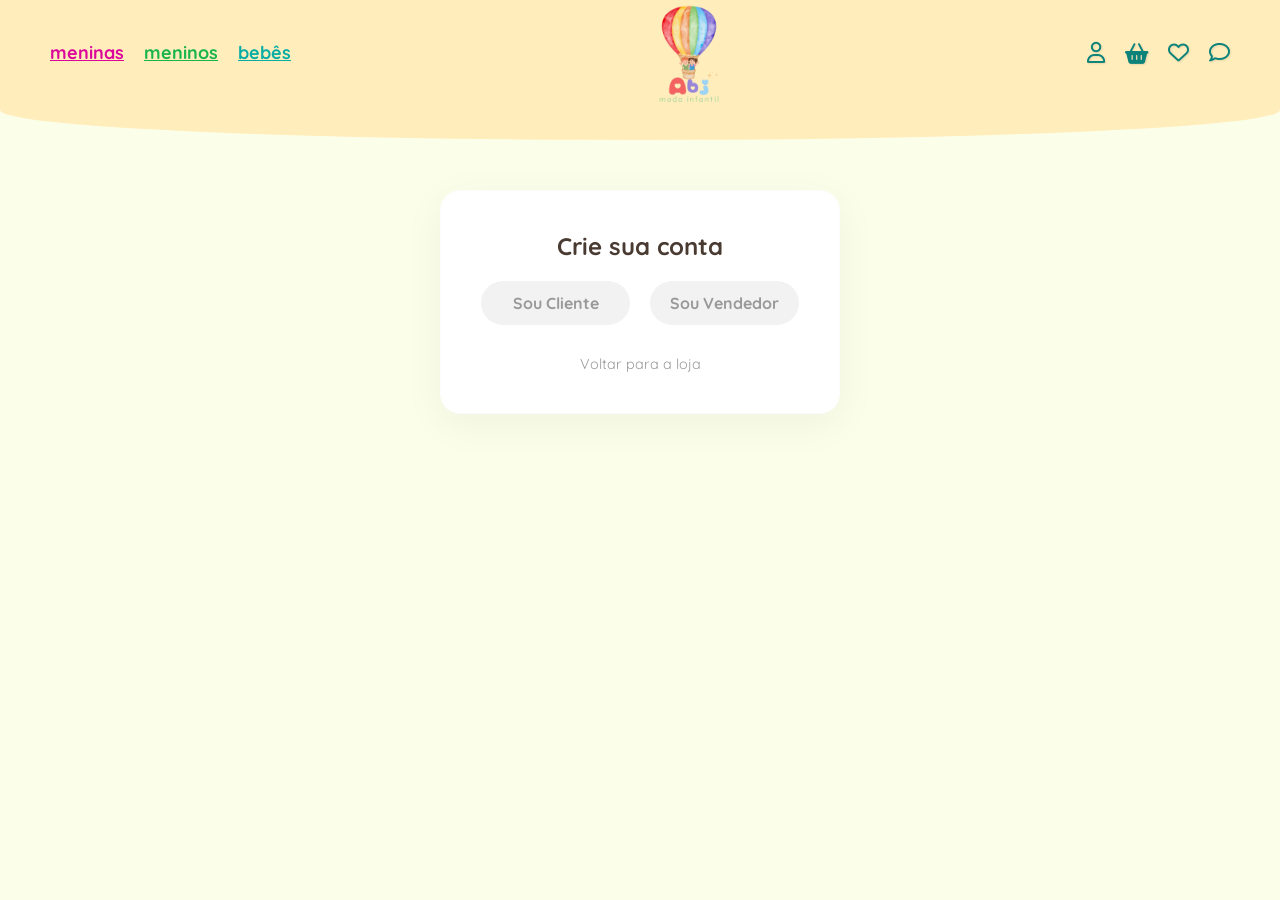
==== commit ede5836d: "atualizações" ====
--- a/cadastro.html
+++ b/cadastro.html
@@ -12,21 +12,26 @@
 <body>
 
     <header>
-        <div class="nav-container">
-            <nav class="menu-links">
-                <a href="index.html">meninas</a>
-                <a href="index.html">meninos</a>
-                <a href="index.html">bebês</a>
+            <div class="nav-container">
+            <nav class="menu-links" >
+               <a href="#" style="color: #dc059b;" >meninas</a>
+               <a href="#" style="color: #1ab44d;" >meninos</a>
+               <a href="#" style="color: #07ada5;" >bebês</a>
+                
             </nav>
             <a href="index.html" class="logo">
-                <img src="img/logoabj.webp" alt="Balão">
-                <span>moda infantil</span>
+                <img src="img/logoabj.webp" alt="Balão Logo">
             </a>
+
             <div class="user-actions">
-                <a href="login.html"><i class="fa-regular fa-user"></i></a>
-                <i class="fa-solid fa-basket-shopping"></i>
+                <a href="login.html" title="Entrar ou Cadastrar"><i class="fa-regular fa-user"></i></a>
+                <div style="position: relative; display: inline-block; cursor: pointer;" onclick="toggleCart()">
+                    <i class="fa-solid fa-basket-shopping"></i>
+                    <span id="cart-count" class="cart-badge">0</span>
+            </div>
+
                 <i class="fa-regular fa-heart"></i>
-                <a href="index.html#contato"><i class="fa-regular fa-comment"></i></a>
+                <a href="#contato" ><i class="fa-regular fa-comment"></i></a>
             </div>
         </div>
     </header>
--- a/style.css
+++ b/style.css
@@ -24,6 +24,9 @@
     background-color: #f8ffd685;
     color: var(--texto-marrom);
     overflow-x: hidden;
+}
+p {
+    text-decoration: none;
 }
 
 /* ============================================================
@@ -49,17 +52,17 @@
 .menu-links {
     display: flex;
     gap: 20px;
-}
-
-.menu-links a {
-    text-decoration: none;
-    color:#1ab2a8 ;
-    font-weight: 700;
-    font-size: 1.1rem;
-}
-
-.menu-links a:hover {
-    color: #ff8c00;
+    font-weight: bold; 
+    font-size: 18px;
+}
+
+a {
+  transition: opacity 0.3s; /* Deixa a mudança suave */
+}
+
+a:hover {
+  opacity: 0.5; /* O link fica levemente transparente, dando o efeito de feedback */
+  transform: scale(1.1);
 }
 
 .logo {
@@ -74,7 +77,7 @@
     height: auto;
     margin-bottom: -5px;
     object-fit: contain;
-    display: inline-block;
+    display: block;    
 }
 
 .logo span {
@@ -94,7 +97,7 @@
 }
 
 .user-actions a {
-    color: #1ab2a8 !important;
+    color: #0b827a ;
     text-decoration: none;
     transition: transform 0.2s;
     text-shadow: 1px 1px 2px rgba(0, 0, 0, 0.1);
@@ -107,7 +110,7 @@
 }
 
 .user-actions i:not(a i) {
-    color: #1ab2a8;
+    color: #0b827a;
     cursor: pointer;
     text-shadow: 1px 1px 2px rgba(0, 0, 0, 0.1);
     transition: transform 0.2s;
@@ -417,7 +420,7 @@
 .login-box {
     max-width: 400px;
     margin: 80px auto;
-    background: #fff;
+    background: #ffffff;
     padding: 40px;
     border-radius: 8px;
     box-shadow: 0 10px 30px rgba(0, 0, 0, 0.08);
@@ -473,14 +476,14 @@
 }
 
 .create-account-link a {
-    color: var(--texto-marrom);
+    color: #4a3b32;
     font-weight: 700;
     text-decoration: none;
 }
 
 .create-account-link a:hover {
     text-decoration: underline;
-    color: var(--azul-banner);
+    color: #074a46;
 }
 
 .login-type-group {
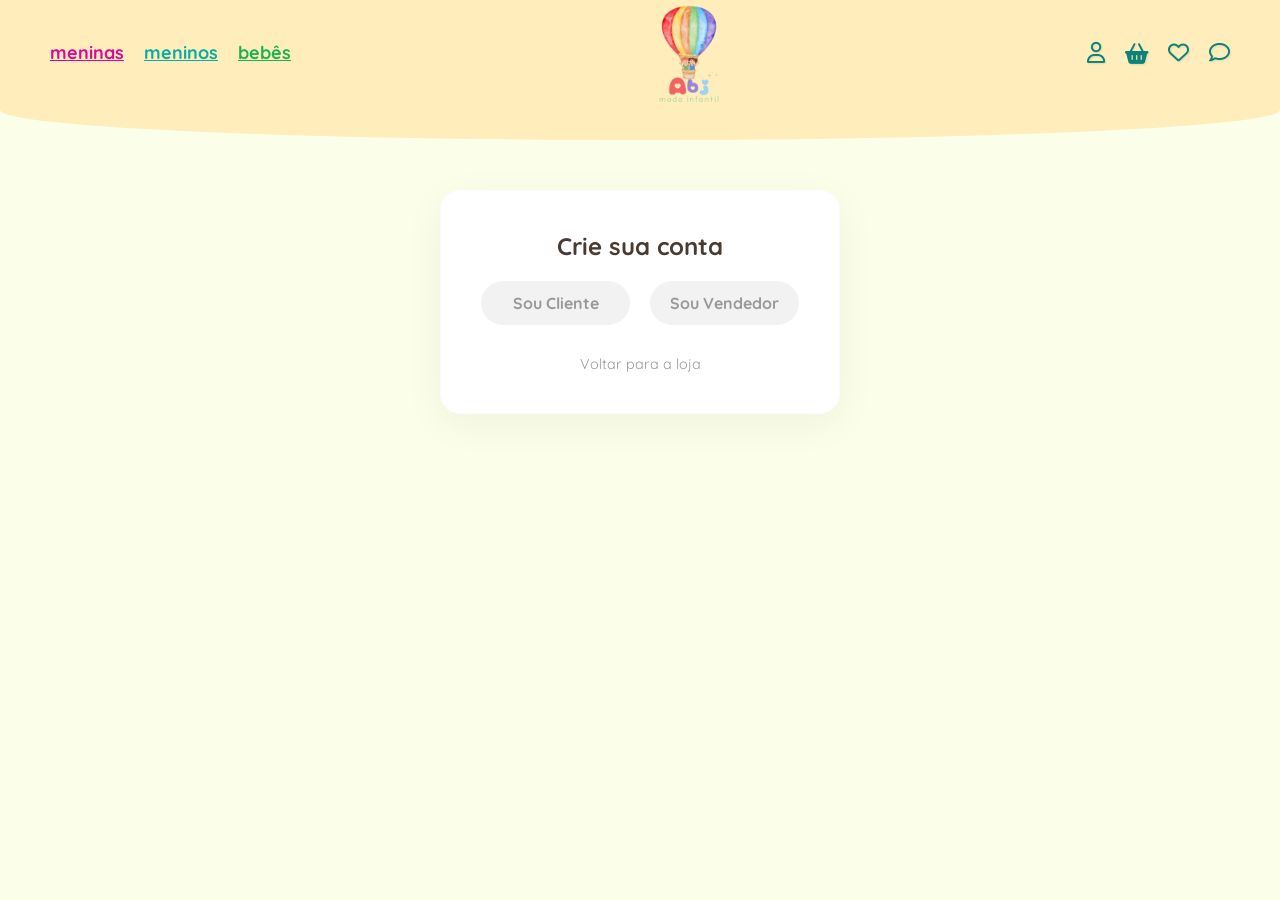
==== commit 08802f88: "atualizações" ====
--- a/cadastro.html
+++ b/cadastro.html
@@ -14,9 +14,9 @@
     <header>
             <div class="nav-container">
             <nav class="menu-links" >
-               <a href="#" style="color: #dc059b;" >meninas</a>
-               <a href="#" style="color: #1ab44d;" >meninos</a>
-               <a href="#" style="color: #07ada5;" >bebês</a>
+               <a href="#" class="menu-links-meninas" >meninas</a>
+               <a href="#" class="menu-links-meninos" >meninos</a>
+               <a href="#" class="menu-links-bebes" >bebês</a>
                 
             </nav>
             <a href="index.html" class="logo">
--- a/style.css
+++ b/style.css
@@ -1,1160 +1,1202 @@
-/* ============================================================
-   1. RESET, FONTES E VARIÁVEIS BASE
-   ============================================================ */
-* {
-    margin: 0;
-    padding: 0;
-    box-sizing: border-box;
-    font-family: 'Quicksand', sans-serif;
-}
-
-html {
-    scroll-behavior: smoosh;
-}
-
-:root {
-    --amarelo-header: #ffeebb;
-    --azul-banner: #b0dce8;
-    --texto-marrom: #4a3b32;
-    --rosa-glow: rgba(255, 105, 180, 0.7);
-    --cor-seta: #e3cfa5;
-}
-
-body {
-    background-color: #f8ffd685;
-    color: var(--texto-marrom);
-    overflow-x: hidden;
-}
-p {
-    text-decoration: none;
-}
-
-/* ============================================================
-   2. CABEÇALHO (Header, Menu e Logo)
-   ============================================================ */
-header {
-    background-color: var(--amarelo-header);
-    padding: 05px 50px 40px 50px;
-    border-bottom-left-radius: 50% 30px;
-    border-bottom-right-radius: 50% 30px;
-    position: relative;
-    z-index: 10;
-}
-
-.nav-container {
-    max-width: 1200px;
-    margin: 0 auto;
-    display: flex;
-    justify-content: space-between;
-    align-items: center;
-}
-
-.menu-links {
-    display: flex;
-    gap: 20px;
-    font-weight: bold; 
-    font-size: 18px;
-}
-
-a {
-  transition: opacity 0.3s; /* Deixa a mudança suave */
-}
-
-a:hover {
-  opacity: 0.5; /* O link fica levemente transparente, dando o efeito de feedback */
-  transform: scale(1.1);
-}
-
-.logo {
-    display: flex;
-    flex-direction: column;
-    align-items: center;
-    text-decoration: none;
-}
-
-.logo img {
-    width: 100px;
-    height: auto;
-    margin-bottom: -5px;
-    object-fit: contain;
-    display: block;    
-}
-
-.logo span {
-    font-size: 0.8rem;
-    font-weight: bold;
-    color: #ff69b4;
-}
-
-/* ============================================================
-   3. ÍCONES E AÇÕES DO USUÁRIO (Topo Direita)
-   ============================================================ */
-.user-actions {
-    display: flex;
-    gap: 20px;
-    align-items: center;
-    font-size: 1.3rem;
-}
-
-.user-actions a {
-    color: #0b827a ;
-    text-decoration: none;
-    transition: transform 0.2s;
-    text-shadow: 1px 1px 2px rgba(0, 0, 0, 0.1);
-    display: inline-flex;
-    align-items: center;
-}
-
-.user-actions a:hover {
+    /* ============================================================
+    1. RESET, FONTES E VARIÁVEIS BASE
+    ============================================================ */
+    * {
+        margin: 0;
+        padding: 0;
+        box-sizing: border-box;
+        font-family: 'Quicksand', sans-serif;
+    }
+
+    html {
+        scroll-behavior: smoosh;
+    }
+
+    :root {
+        --amarelo-header: #ffeebb;
+        --azul-banner: #b0dce8;
+        --texto-marrom: #4a3b32;
+        --rosa-glow: rgba(255, 105, 180, 0.7);
+        --cor-seta: #e3cfa5;
+    }
+
+
+
+    body {
+        font-family: 'Quicksand', sans-serif;
+        background-color: #f8ffd685; /* Escolhi o amarelado que combina com seu header, mas você pode trocar por #f9f9f9 se preferir o cinza */
+        color: var(--texto-marrom);
+        overflow-x: hidden;
+    }
+    p {
+        text-decoration: none;
+    }
+
+    /* ============================================================
+    2. CABEÇALHO (Header, Menu e Logo)
+    ============================================================ */
+    header {
+        background-color: var(--amarelo-header);
+        padding: 05px 50px 40px 50px;
+        border-bottom-left-radius: 50% 30px;
+        border-bottom-right-radius: 50% 30px;
+        position: relative;
+        z-index: 10;
+    }
+
+    .nav-container {
+        max-width: 1200px;
+        margin: 0 auto;
+        display: flex;
+        justify-content: space-between;
+        align-items: center;
+    }
+
+    .menu-links {
+        display: flex;
+        gap: 20px;
+        font-weight: bold; 
+        font-size: 18px;
+    }
+
+    .menu-links-meninas{
+        color: #dc059b;
+    }
+
+      .menu-links-meninos{
+        color: #07ada5;
+    }
+
+      .menu-links-bebes{
+        color: #1ab44d;
+    }
+
+    a {
+    transition: opacity 0.3s; /* Deixa a mudança suave */
+    }
+
+    a:hover {
+    opacity: 0.5; /* O link fica levemente transparente, dando o efeito de feedback */
     transform: scale(1.1);
-}
-
-.user-actions i:not(a i) {
-    color: #0b827a;
-    cursor: pointer;
-    text-shadow: 1px 1px 2px rgba(0, 0, 0, 0.1);
-    transition: transform 0.2s;
-}
-
-.user-actions i:hover {
-    transform: scale(1.1);
-}
-
-/* ============================================================
-   4. BARRA DE PESQUISA (Search Box)
-   ============================================================ */
-.search-container {
-    display: flex;
-    justify-content: center;
-    margin-top: -25px;
-    z-index: 30;
-    position: relative;
-}
-
-.search-box {
-    background: white;
-    border: 1px solid #ddd;
-    border-radius: 50px;
-    padding: 10px 20px;
-    width: 400px;
-    display: flex;
-    justify-content: space-between;
-    align-items: center;
-    box-shadow: 0 6px 10px rgba(0, 0, 0, 0.05);
-}
-
-.search-box input {
-    border: none;
-    outline: none;
-    width: 90%;
-    font-size: 1rem;
-}
-
-.search-box i {
-    color: #555;
-    cursor: pointer;
-}
-
-/* ============================================================
-   5. BANNER PRINCIPAL (Hero Section)
-   ============================================================ */
-main {
-    max-width: 1200px;
-    margin: 35px auto;
-    padding: 0 20px;
-}
-
-.hero-banner {
-    background-color: var(--azul-banner);
-    border-radius: 40px;
-    display: flex;
-    align-items: center;
-    justify-content: space-between;
-    overflow: hidden;
-    height: 300px;
-    margin-bottom: 60px;
-}
-
-.hero-image {
-    flex: 1;
-    height: 100%;
-    display: flex;
-    align-items: flex-end;
-}
-
-.hero-image img {
-    width: 100%;
-    height: 100%;
-    object-fit: cover;
-    object-position: top center;
-}
-
-.hero-text {
-    flex: 1;
-    padding: 40px;
-    text-align: center;
-    color: #333;
-}
-
-.hero-text h2 {
-    font-size: 1.8rem;
-    margin-bottom: 10px;
-    font-weight: 600;
-}
-
-/* ============================================================
-   6. CARROSSEL E CARDS DE PRODUTOS (Efeito Brilho Rosa)
-   ============================================================ */
-.carousel-section {
-    position: relative;
-    padding: 10px 0;
-}
-
-.carousel-track {
-    display: flex;
-    gap: 30px;
-    overflow-x: auto;
-    padding: 40px 20px;
-    scrollbar-width: none;
-    scroll-behavior: smooth;
-}
-
-.carousel-track::-webkit-scrollbar {
-    display: none;
-}
-
-.card {
-    min-width: 260px;
-    height: 190px;
-    border-radius: 16px;
-    overflow: hidden;
-    position: relative;
-    cursor: pointer;
-    background: #eee;
-    border: 3px solid transparent;
-    box-shadow: 0 4px 10px rgba(0, 0, 0, 0.05);
-    transition: all 0.4s cubic-bezier(0.25, 0.8, 0.25, 1);
-}
-
-.card img {
-    width: 100%;
-    height: 100%;
-    object-fit: cover;
-    transition: transform 0.5s ease;
-}
-
-.card:hover {
-    transform: translateY(-8px);
-    border-color: #ffb6c1;
-    box-shadow: 0 15px 35px var(--rosa-glow),
-        inset 0 0 15px rgba(255, 105, 180, 0.2);
-}
-
-.card:hover img {
-    transform: scale(1.1);
-}
-
-.nav-arrow {
-    position: absolute;
-    top: 50%;
-    transform: translateY(-50%);
-    width: 45px;
-    height: 45px;
-    background: white;
-    border: 2px solid var(--cor-seta);
-    border-radius: 50%;
-    display: flex;
-    align-items: center;
-    justify-content: center;
-    color: var(--cor-seta);
-    font-size: 1.2rem;
-    cursor: pointer;
-    box-shadow: 0 4px 10px rgba(0, 0, 0, 0.1);
-    z-index: 5;
-    transition: all 0.3s;
-}
-
-.nav-arrow:hover {
-    background: var(--cor-seta);
-    color: white;
-}
-
-.nav-arrow.prev {
-    left: -20px;
-}
-
-.nav-arrow.next {
-    right: -20px;
-}
-
-/* ============================================================
-   7. TELAS DE LOGIN E CADASTRO (Botões de Troca/Toggle)
-   ============================================================ */
-.cadastro-wrap {
-    max-width: 400px;
-    margin: 50px auto;
-    text-align: center;
-    background: white;
-    padding: 40px;
-    border-radius: 20px;
-    box-shadow: 0 10px 40px rgba(0, 0, 0, 0.05);
-    border: 1px solid #fcfcfc;
-}
-
-.cadastro-wrap h2 {
-    margin-bottom: 20px;
-    color: var(--texto-marrom);
-}
-
-.input-group {
-    margin-bottom: 15px;
-    text-align: left;
-}
-
-.input-group label {
-    display: block;
-    margin-bottom: 5px;
-    font-size: 0.9rem;
-    font-weight: bold;
-    color: #888;
-}
-
-.input-group input {
-    width: 100%;
-    padding: 12px;
-    border: 2px solid #eee;
-    border-radius: 10px;
-    outline: none;
-}
-
-.input-group input:focus {
-    border-color: var(--amarelo-header);
-}
-
-.btn-submit {
-    width: 100%;
-    padding: 15px;
-    border: none;
-    border-radius: 50px;
-    background: var(--azul-banner);
-    font-weight: bold;
-    color: #333;
-    cursor: pointer;
-    margin-top: 10px;
-    transition: transform 0.2s;
-}
-
-.btn-submit:hover {
-    transform: translateY(-2px);
-    box-shadow: 0 5px 15px rgba(176, 220, 232, 0.8);
-}
-
-.toggle-buttons {
-    display: flex !important;
-    justify-content: center !important;
-    gap: 20px !important;
-    margin-bottom: 30px !important;
-    background: transparent !important;
-    padding: 0 !important;
-    border: none !important;
-    box-shadow: none !important;
-    width: 100% !important;
-}
-
-.toggle-btn {
-    flex: 1 !important;
-    max-width: 160px !important;
-    padding: 12px 15px !important;
-    border: none !important;
-    background-color: #f2f2f2 !important;
-    color: #999 !important;
-    font-weight: 700 !important;
-    font-size: 1rem !important;
-    border-radius: 50px !important;
-    cursor: pointer !important;
-    transition: all 0.3s ease !important;
-    display: inline-flex !important;
-    align-items: center !important;
-    justify-content: center !important;
-}
-
-.toggle-btn.active {
-    background-color: var(--azul-banner) !important;
-    color: #333 !important;
-    box-shadow: 0 4px 12px rgba(176, 220, 232, 0.5) !important;
-}
-
-.toggle-btn:hover:not(.active) {
-    background-color: #dceef3 !important;
-    transform: translateY(-2px) !important;
-    color: #003747 !important;
-}
-
-.toggle-btn.active:hover {
-    filter: brightness(0.95) !important;
-    transform: translateY(-2px) !important;
-    box-shadow: 0 6px 15px rgba(188, 211, 217, 0.6) !important;
-}
-
-.form-section {
-    display: none;
-    animation: fadeIn 0.5s;
-}
-
-.form-section.active {
-    display: block;
-}
-
-@keyframes fadeIn {
-    from {
-        opacity: 0;
-        transform: translateY(10px);
-    }
-
-    to {
-        opacity: 1;
-        transform: translateY(0);
-    }
-}
-
-.login-box {
-    max-width: 400px;
-    margin: 80px auto;
-    background: #ffffff;
-    padding: 40px;
-    border-radius: 8px;
-    box-shadow: 0 10px 30px rgba(0, 0, 0, 0.08);
-    text-align: center;
-}
-
-.login-box h2 {
-    color: var(--texto-marrom);
-    margin-bottom: 30px;
-    font-size: 1.5rem;
-}
-
-.login-input {
-    width: 100%;
-    padding: 15px;
-    margin-bottom: 15px;
-    background-color: #f2f2f2;
-    border: 2px solid transparent;
-    border-radius: 5px;
-    font-size: 1rem;
-    outline: none;
-    transition: all 0.3s;
-    color: #555;
-}
-
-.login-input:focus {
-    border-color: var(--azul-banner);
-    background-color: #fff;
-}
-
-.btn-login {
-    width: 100%;
-    padding: 15px;
-    background-color: var(--azul-banner);
-    color: #333;
-    font-weight: 700;
-    border: none;
-    border-radius: 5px;
-    font-size: 1.1rem;
-    cursor: pointer;
-    transition: background 0.3s, transform 0.2s;
-}
-
-.btn-login:hover {
-    background-color: #9ad0e0;
-    transform: translateY(-2px);
-}
-
-.create-account-link {
-    margin-top: 25px;
-    font-size: 0.9rem;
-    color: #888;
-}
-
-.create-account-link a {
-    color: #4a3b32;
-    font-weight: 700;
-    text-decoration: none;
-}
-
-.create-account-link a:hover {
-    text-decoration: underline;
-    color: #074a46;
-}
-
-.login-type-group {
-    display: flex;
-    justify-content: center;
-    gap: 20px;
-    margin-bottom: 20px;
-}
-
-.radio-label {
-    font-size: 0.95rem;
-    color: #666;
-    cursor: pointer;
-    display: flex;
-    align-items: center;
-    gap: 5px;
-    font-weight: 600;
-}
-
-.radio-label input {
-    accent-color: var(--azul-banner);
-    transform: scale(1.2);
-    cursor: pointer;
-}
-
-.create-account-link span {
-    display: block;
-    margin-top: 5px;
-    font-size: 0.8rem;
-    color: #aaa;
-}
-
-/* ============================================================
-   8. CARRINHO LATERAL (Side Cart)
-   ============================================================ */
-.cart-container {
-    position: fixed;
-    top: 0;
-    right: -450px;
-    width: 380px;
-    height: 100%;
-    background: #fff;
-    box-shadow: -5px 0 15px rgba(0, 0, 0, 0.1);
-    transition: 0.4s cubic-bezier(0.25, 0.46, 0.45, 0.94);
-    z-index: 2000;
-    display: flex;
-    flex-direction: column;
-}
-
-.cart-container.open {
-    right: 0;
-}
-
-.cart-header {
-    padding: 25px;
-    background-color: var(--azul-banner);
-    display: flex;
-    justify-content: space-between;
-    align-items: center;
-    color: #333;
-}
-
-.cart-header h3 {
-    font-weight: 700;
-    font-size: 1.2rem;
-}
-
-.close-btn {
-    background: none;
-    border: none;
-    font-size: 1.8rem;
-    color: #333;
-    cursor: pointer;
-    line-height: 1;
-}
-
-.cart-items {
-    flex-grow: 1;
-    padding: 20px;
-    overflow-y: auto;
-    display: flex;
-    flex-direction: column;
-}
-
-.cart-item-single {
-    display: flex;
-    justify-content: space-between;
-    align-items: center;
-    width: 100%;
-    margin-bottom: 15px;
-    border-bottom: 1px solid #eee;
-    padding-bottom: 10px;
-    animation: fadeInItem 0.3s ease;
-}
-
-@keyframes fadeInItem {
-    from {
-        opacity: 0;
-        transform: translateX(20px);
-    }
-
-    to {
-        opacity: 1;
-        transform: translateX(0);
-    }
-}
-
-.cart-footer {
-    padding: 25px;
-    border-top: 1px solid #eee;
-    background: #fdfdfd;
-}
-
-.cart-total {
-    display: flex;
-    justify-content: space-between;
-    margin-bottom: 15px;
-    font-weight: 700;
-    font-size: 1.1rem;
-}
-
-.checkout-btn {
-    width: 100%;
-    padding: 15px;
-    background-color: var(--amarelo-header);
-    border: none;
-    border-radius: 50px;
-    font-weight: bold;
-    color: var(--texto-marrom);
-    cursor: pointer;
-    font-size: 1rem;
-    transition: 0.2s;
-}
-
-.checkout-btn:hover {
-    filter: brightness(0.9);
-    transform: scale(1.02);
-}
-
-#overlay {
-    display: none;
-    position: fixed;
-    top: 0;
-    left: 0;
-    width: 100%;
-    height: 100%;
-    background: rgba(0, 0, 0, 0.4);
-    z-index: 1999;
-    backdrop-filter: blur(2px);
-}
-
-#overlay.active {
-    display: block;
-}
-
-.cart-badge {
-    position: absolute;
-    top: -10px;
-    right: -10px;
-    background-color: #ff69b4;
-    color: white;
-    font-size: 0.7rem;
-    font-weight: bold;
-    border-radius: 50%;
-    padding: 2px 6px;
-    border: 2px solid white;
-    display: none;
-}
-
-.toast-notificacao {
-    position: fixed;
-    bottom: 20px;
-    left: 50%;
-    transform: translateX(-50%);
-    background-color: #333;
-    color: white;
-    padding: 12px 25px;
-    border-radius: 30px;
-    font-size: 0.9rem;
-    z-index: 3000;
-    opacity: 0;
-    transition: 0.3s;
-    pointer-events: none;
-}
-
-.toast-notificacao.show {
-    opacity: 1;
-    bottom: 40px;
-}
-
-/* ============================================================
-   9. RODAPÉ PERSONALIZADO (Footer)
-   ============================================================ */
-.footer-custom {
-    background-color: var(--amarelo-header);
-    margin: 50px 20px 20px 20px;
-    border-radius: 50px;
-    padding: 30px 60px;
-    font-family: 'Quicksand', sans-serif;
-    scroll-margin-top: 30px;
-}
-
-.footer-container-custom {
-    max-width: 1200px;
-    margin: 0 auto;
-    display: flex;
-    justify-content: space-between;
-    align-items: center;
-    flex-wrap: wrap;
-    gap: 20px;
-}
-
-.footer-brand {
-    display: flex;
-    align-items: center;
-    gap: 15px;
-}
-
-.chat-icon {
-    font-size: 2.5rem;
-    color: #f28d8d;
-}
-
-.brand-info h3 {
-    font-size: 1.2rem;
-    font-weight: 700;
-    margin-bottom: 5px;
-}
-
-.brand-info p {
-    font-size: 0.95rem;
-    margin: 2px 0;
-    font-weight: 600;
-}
-
-.footer-links-social {
-    display: flex;
-    flex-direction: column;
-    gap: 10px;
-}
-
-.social-item {
-    display: flex;
-    align-items: center;
-    gap: 10px;
-    font-weight: 600;
-    font-size: 0.95rem;
-}
-
-.social-item i {
-    font-size: 1.2rem;
-}
-
-.faq-link {
-    text-decoration: underline;
-    color: inherit;
-    font-weight: 700;
-    margin-top: 5px;
-    display: inline-block;
-}
-
-.product-card img {
-    width: 100%;
-    height: 250px;
-    object-fit: contain;
-    margin-bottom: 15px;
-    border-radius: 15px;
-}
-
-/* ============================================================
-   10. RESPONSIVIDADE (Mobile e Tablets)
-   ============================================================ */
-@media (min-width: 769px) {
-    .menu-links {
-        position: static !important;
+    }
+
+    .logo {
+        display: flex;
+        flex-direction: column;
+        align-items: center;
+        text-decoration: none;
+    }
+
+    .logo img {
+        width: 100px;
+        height: auto;
+        margin-bottom: -5px;
+        object-fit: contain;
+        display: block;    
+    }
+
+    .logo span {
+        font-size: 0.8rem;
+        font-weight: bold;
+        color: #ff69b4;
+    }
+
+    /* ============================================================
+    3. ÍCONES E AÇÕES DO USUÁRIO (Topo Direita)
+    ============================================================ */
+    .user-actions {
+        display: flex;
+        gap: 20px;
+        align-items: center;
+        font-size: 1.3rem;
+    }
+
+    .user-actions a {
+        color: #0b827a ;
+        text-decoration: none;
+        transition: transform 0.2s;
+        text-shadow: 1px 1px 2px rgba(0, 0, 0, 0.1);
+        display: inline-flex;
+        align-items: center;
+    }
+
+    .user-actions a:hover {
+        transform: scale(1.1);
+    }
+
+    .user-actions i:not(a i) {
+        color: #0b827a;
+        cursor: pointer;
+        text-shadow: 1px 1px 2px rgba(0, 0, 0, 0.1);
+        transition: transform 0.2s;
+    }
+
+    .user-actions i:hover {
+        transform: scale(1.1);
+    }
+            
+            .fav-item {
+                display: flex;
+                align-items: center;
+                justify-content: space-between;
+                padding: 15px;
+                border-bottom: 1px solid #eee;
+            }
+
+            .fav-info { display: flex; align-items: center; gap: 15px; }
+            .fav-info img { width: 70px; height: 70px; border-radius: 10px; object-fit: cover; }
+            
+            .btn-carrinho {
+                background-color: #28a745;
+                color: white;
+                border: none;
+                padding: 10px 15px;
+                border-radius: 8px;
+                cursor: pointer;
+                font-weight: bold;
+                transition: 0.3s;
+            }
+            .btn-carrinho:hover { background-color: #218838; }
+
+            .btn-remover { color: #ff4d4d; cursor: pointer; font-size: 1.2rem; margin-left: 15px; }
+            
+            .voltar { display: block; text-align: center; margin-top: 20px; text-decoration: none; color: #888; }
+    /* ============================================================
+    4. BARRA DE PESQUISA (Search Box)
+    ============================================================ */
+    .search-container {
+        display: flex;
+        justify-content: center;
+        margin-top: -25px;
+        z-index: 30;
+        position: relative;
+    }
+
+    .search-box {
+        background: white;
+        border: 1px solid #ddd;
+        border-radius: 50px;
+        padding: 10px 20px;
+        width: 400px;
+        display: flex;
+        justify-content: space-between;
+        align-items: center;
+        box-shadow: 0 6px 10px rgba(0, 0, 0, 0.05);
+    }
+
+    .search-box input {
+        border: none;
+        outline: none;
+        width: 90%;
+        font-size: 1rem;
+    }
+
+    .search-box i {
+        color: #555;
+        cursor: pointer;
+    }
+
+    /* ============================================================
+    5. BANNER PRINCIPAL (Hero Section)
+    ============================================================ */
+    main {
+        max-width: 1200px;
+        margin: 35px auto;
+        padding: 0 20px;
+    }
+
+    .hero-banner {
+        background-color: var(--azul-banner);
+        border-radius: 40px;
+        display: flex;
+        align-items: center;
+        justify-content: space-between;
+        overflow: hidden;
+        height: 300px;
+        margin-bottom: 60px;
+    }
+
+    .hero-image {
+        flex: 1;
+        height: 100%;
+        display: flex;
+        align-items: flex-end;
+    }
+
+    .hero-image img {
+        width: 100%;
+        height: 100%;
+        object-fit: cover;
+        object-position: top center;
+    }
+
+    .hero-text {
+        flex: 1;
+        padding: 40px;
+        text-align: center;
+        color: #333;
+    }
+
+    .hero-text h2 {
+        font-size: 1.8rem;
+        margin-bottom: 10px;
+        font-weight: 600;
+    }
+
+    /* ============================================================
+    6. CARROSSEL E CARDS DE PRODUTOS (Efeito Brilho Rosa)
+    ============================================================ */
+    .carousel-section {
+        position: relative;
+        padding: 10px 0;
+    }
+
+    .carousel-track {
+        display: flex;
+        gap: 30px;
+        overflow-x: auto;
+        padding: 40px 20px;
+        scrollbar-width: none;
+        scroll-behavior: smooth;
+    }
+
+    .carousel-track::-webkit-scrollbar {
+        display: none;
+    }
+
+    .card {
+        min-width: 260px;
+        height: 190px;
+        border-radius: 16px;
+        overflow: hidden;
+        position: relative;
+        cursor: pointer;
+        background: #eee;
+        border: 3px solid transparent;
+        box-shadow: 0 4px 10px rgba(0, 0, 0, 0.05);
+        transition: all 0.4s cubic-bezier(0.25, 0.8, 0.25, 1);
+    }
+
+    .card img {
+        width: 100%;
+        height: 100%;
+        object-fit: cover;
+        transition: transform 0.5s ease;
+    }
+
+    .card:hover {
+        transform: translateY(-8px);
+        border-color: #ffb6c1;
+        box-shadow: 0 15px 35px var(--rosa-glow),
+            inset 0 0 15px rgba(255, 105, 180, 0.2);
+    }
+
+    .card:hover img {
+        transform: scale(1.1);
+    }
+
+    .nav-arrow {
+        position: absolute;
+        top: 50%;
+        transform: translateY(-50%);
+        width: 45px;
+        height: 45px;
+        background: white;
+        border: 2px solid var(--cor-seta);
+        border-radius: 50%;
+        display: flex;
+        align-items: center;
+        justify-content: center;
+        color: var(--cor-seta);
+        font-size: 1.2rem;
+        cursor: pointer;
+        box-shadow: 0 4px 10px rgba(0, 0, 0, 0.1);
+        z-index: 5;
+        transition: all 0.3s;
+    }
+
+    .nav-arrow:hover {
+        background: var(--cor-seta);
+        color: white;
+    }
+
+    .nav-arrow.prev {
+        left: -20px;
+    }
+
+    .nav-arrow.next {
+        right: -20px;
+    }
+
+    /* ============================================================
+    7. TELAS DE LOGIN E CADASTRO (Botões de Troca/Toggle)
+    ============================================================ */
+    .cadastro-wrap {
+        max-width: 400px;
+        margin: 50px auto;
+        text-align: center;
+        background: white;
+        padding: 40px;
+        border-radius: 20px;
+        box-shadow: 0 10px 40px rgba(0, 0, 0, 0.05);
+        border: 1px solid #fcfcfc;
+    }
+
+    .cadastro-wrap h2 {
+        margin-bottom: 20px;
+        color: var(--texto-marrom);
+    }
+
+    .input-group {
+        margin-bottom: 15px;
+        text-align: left;
+    }
+
+    .input-group label {
+        display: block;
+        margin-bottom: 5px;
+        font-size: 0.9rem;
+        font-weight: bold;
+        color: #888;
+    }
+
+    .input-group input {
+        width: 100%;
+        padding: 12px;
+        border: 2px solid #eee;
+        border-radius: 10px;
+        outline: none;
+    }
+
+    .input-group input:focus {
+        border-color: var(--amarelo-header);
+    }
+
+    .btn-submit {
+        width: 100%;
+        padding: 15px;
+        border: none;
+        border-radius: 50px;
+        background: var(--azul-banner);
+        font-weight: bold;
+        color: #333;
+        cursor: pointer;
+        margin-top: 10px;
+        transition: transform 0.2s;
+    }
+
+    .btn-submit:hover {
+        transform: translateY(-2px);
+        box-shadow: 0 5px 15px rgba(176, 220, 232, 0.8);
+    }
+
+    .toggle-buttons {
         display: flex !important;
-        flex-direction: row !important;
-        height: auto !important;
-        width: auto !important;
+        justify-content: center !important;
+        gap: 20px !important;
+        margin-bottom: 30px !important;
         background: transparent !important;
+        padding: 0 !important;
+        border: none !important;
         box-shadow: none !important;
-        left: 0 !important;
-        padding: 0 !important;
-    }
-
-    .menu-mobile-icon {
-        display: none !important;
-    }
-}
-
-@media (max-width: 768px) {
-    .menu-mobile-icon {
-        display: block !important;
-        font-size: 1.8rem;
+        width: 100% !important;
+    }
+
+    .toggle-btn {
+        flex: 1 !important;
+        max-width: 160px !important;
+        padding: 12px 15px !important;
+        border: none !important;
+        background-color: #f2f2f2 !important;
+        color: #999 !important;
+        font-weight: 700 !important;
+        font-size: 1rem !important;
+        border-radius: 50px !important;
+        cursor: pointer !important;
+        transition: all 0.3s ease !important;
+        display: inline-flex !important;
+        align-items: center !important;
+        justify-content: center !important;
+    }
+
+    .toggle-btn.active {
+        background-color: var(--azul-banner) !important;
+        color: #333 !important;
+        box-shadow: 0 4px 12px rgba(176, 220, 232, 0.5) !important;
+    }
+
+    .toggle-btn:hover:not(.active) {
+        background-color: #dceef3 !important;
+        transform: translateY(-2px) !important;
+        color: #003747 !important;
+    }
+
+    .toggle-btn.active:hover {
+        filter: brightness(0.95) !important;
+        transform: translateY(-2px) !important;
+        box-shadow: 0 6px 15px rgba(188, 211, 217, 0.6) !important;
+    }
+
+    .form-section {
+        display: none;
+        animation: fadeIn 0.5s;
+    }
+
+    .form-section.active {
+        display: block;
+    }
+
+    @keyframes fadeIn {
+        from {
+            opacity: 0;
+            transform: translateY(10px);
+        }
+
+        to {
+            opacity: 1;
+            transform: translateY(0);
+        }
+    }
+
+    .login-box {
+        max-width: 400px;
+        margin: 80px auto;
+        background: #ffffff;
+        padding: 40px;
+        border-radius: 8px;
+        box-shadow: 0 10px 30px rgba(0, 0, 0, 0.08);
+        text-align: center;
+    }
+
+    .login-box h2 {
+        color: var(--texto-marrom);
+        margin-bottom: 30px;
+        font-size: 1.5rem;
+    }
+
+    .login-input {
+        width: 100%;
+        padding: 15px;
+        margin-bottom: 15px;
+        background-color: #f2f2f2;
+        border: 2px solid transparent;
+        border-radius: 5px;
+        font-size: 1rem;
+        outline: none;
+        transition: all 0.3s;
+        color: #555;
+    }
+
+    .login-input:focus {
+        border-color: var(--azul-banner);
+        background-color: #fff;
+    }
+
+    .btn-login {
+        width: 100%;
+        padding: 15px;
+        background-color: var(--azul-banner);
+        color: #333;
+        font-weight: 700;
+        border: none;
+        border-radius: 5px;
+        font-size: 1.1rem;
         cursor: pointer;
-        color: var(--texto-marrom);
-        z-index: 3001 !important;
-        position: relative;
-    }
-
-    .menu-links {
+        transition: background 0.3s, transform 0.2s;
+    }
+
+    .btn-login:hover {
+        background-color: #9ad0e0;
+        transform: translateY(-2px);
+    }
+
+    .create-account-link {
+        margin-top: 25px;
+        font-size: 0.9rem;
+        color: #888;
+    }
+
+    .create-account-link a {
+        color: #4a3b32;
+        font-weight: 700;
+        text-decoration: none;
+    }
+
+    .create-account-link a:hover {
+        text-decoration: underline;
+        color: #074a46;
+    }
+
+    .login-type-group {
+        display: flex;
+        justify-content: center;
+        gap: 20px;
+        margin-bottom: 20px;
+    }
+
+    .radio-label {
+        font-size: 0.95rem;
+        color: #666;
+        cursor: pointer;
+        display: flex;
+        align-items: center;
+        gap: 5px;
+        font-weight: 600;
+    }
+
+    .radio-label input {
+        accent-color: var(--azul-banner);
+        transform: scale(1.2);
+        cursor: pointer;
+    }
+
+    .create-account-link span {
+        display: block;
+        margin-top: 5px;
+        font-size: 0.8rem;
+        color: #aaa;
+    }
+
+    /* ============================================================
+    8. CARRINHO LATERAL (Side Cart)
+    ============================================================ */
+    .cart-container {
         position: fixed;
         top: 0;
-        left: -100%;
-        width: 260px;
-        height: 100vh;
-        background-color: #ffffff !important;
-        display: flex !important;
-        flex-direction: column !important;
-        padding: 100px 30px;
-        transition: 0.4s ease-in-out;
-        z-index: 3000 !important;
-        box-shadow: 10px 0 30px rgba(0, 0, 0, 0.1);
-    }
-
-    .menu-links.active {
-        left: 0 !important;
-    }
-
-    .menu-links a {
-        color: var(--texto-marrom) !important;
+        right: -450px;
+        width: 380px;
+        height: 100%;
+        background: #fff;
+        box-shadow: -5px 0 15px rgba(0, 0, 0, 0.1);
+        transition: 0.4s cubic-bezier(0.25, 0.46, 0.45, 0.94);
+        z-index: 2000;
+        display: flex;
+        flex-direction: column;
+    }
+
+    .cart-container.open {
+        right: 0;
+    }
+
+    .cart-header {
+        padding: 25px;
+        background-color: var(--azul-banner);
+        display: flex;
+        justify-content: space-between;
+        align-items: center;
+        color: #333;
+    }
+
+    .cart-header h3 {
+        font-weight: 700;
+        font-size: 1.2rem;
+    }
+
+    .close-btn {
+        background: none;
+        border: none;
+        font-size: 1.8rem;
+        color: #333;
+        cursor: pointer;
+        line-height: 1;
+    }
+
+    .cart-items {
+        flex-grow: 1;
+        padding: 20px;
+        overflow-y: auto;
+        display: flex;
+        flex-direction: column;
+    }
+
+    .cart-item-single {
+        display: flex;
+        justify-content: space-between;
+        align-items: center;
+        width: 100%;
+        margin-bottom: 15px;
+        border-bottom: 1px solid #eee;
+        padding-bottom: 10px;
+        animation: fadeInItem 0.3s ease;
+    }
+
+    @keyframes fadeInItem {
+        from {
+            opacity: 0;
+            transform: translateX(20px);
+        }
+
+        to {
+            opacity: 1;
+            transform: translateX(0);
+        }
+    }
+
+    .cart-footer {
+        padding: 25px;
+        border-top: 1px solid #eee;
+        background: #fdfdfd;
+    }
+
+    .cart-total {
+        display: flex;
+        justify-content: space-between;
+        margin-bottom: 15px;
+        font-weight: 700;
+        font-size: 1.1rem;
+    }
+
+    .checkout-btn {
+        width: 100%;
+        padding: 15px;
+        background-color: var(--amarelo-header);
+        border: none;
+        border-radius: 50px;
+        font-weight: bold;
+        color: var(--texto-marrom);
+        cursor: pointer;
+        font-size: 1rem;
+        transition: 0.2s;
+    }
+
+    .checkout-btn:hover {
+        filter: brightness(0.9);
+        transform: scale(1.02);
+    }
+
+    #overlay {
+        display: none;
+        position: fixed;
+        top: 0;
+        left: 0;
+        width: 100%;
+        height: 100%;
+        background: rgba(0, 0, 0, 0.4);
+        z-index: 1999;
+        backdrop-filter: blur(2px);
+    }
+
+    #overlay.active {
+        display: block;
+    }
+
+    .cart-badge {
+        position: absolute;
+        top: -10px;
+        right: -10px;
+        background-color: #ff69b4;
+        color: white;
+        font-size: 0.7rem;
+        font-weight: bold;
+        border-radius: 50%;
+        padding: 2px 6px;
+        border: 2px solid white;
+        display: none;
+    }
+
+    .toast-notificacao {
+        position: fixed;
+        bottom: 20px;
+        left: 50%;
+        transform: translateX(-50%);
+        background-color: #333;
+        color: white;
+        padding: 12px 25px;
+        border-radius: 30px;
+        font-size: 0.9rem;
+        z-index: 3000;
+        opacity: 0;
+        transition: 0.3s;
+        pointer-events: none;
+    }
+
+    .toast-notificacao.show {
+        opacity: 1;
+        bottom: 40px;
+    }
+
+    /* ============================================================
+    9. RODAPÉ PERSONALIZADO (Footer)
+    ============================================================ */
+    .footer-custom {
+        background-color: var(--amarelo-header);
+        margin: 50px 20px 20px 20px;
+        border-radius: 50px;
+        padding: 30px 60px;
+        font-family: 'Quicksand', sans-serif;
+        scroll-margin-top: 30px;
+    }
+
+    .footer-container-custom {
+        max-width: 1200px;
+        margin: 0 auto;
+        display: flex;
+        justify-content: space-between;
+        align-items: center;
+        flex-wrap: wrap;
+        gap: 20px;
+    }
+
+    .footer-brand {
+        display: flex;
+        align-items: center;
+        gap: 15px;
+    }
+
+    .chat-icon {
+        font-size: 2.5rem;
+        color: #f28d8d;
+    }
+
+    .brand-info h3 {
         font-size: 1.2rem;
         font-weight: 700;
-        text-decoration: none;
-        border-bottom: 1px solid #f0f0f0;
-        padding-bottom: 10px;
+        margin-bottom: 5px;
+    }
+
+    .brand-info p {
+        font-size: 0.95rem;
+        margin: 2px 0;
+        font-weight: 600;
+    }
+
+    .footer-links-social {
+        display: flex;
+        flex-direction: column;
+        gap: 10px;
+    }
+
+    .social-item {
+        display: flex;
+        align-items: center;
+        gap: 10px;
+        font-weight: 600;
+        font-size: 0.95rem;
+    }
+
+    .social-item i {
+        font-size: 1.2rem;
+    }
+
+    .faq-link {
+        text-decoration: underline;
+        color: inherit;
+        font-weight: 700;
+        margin-top: 5px;
+        display: inline-block;
+    }
+
+    .product-card img {
+        width: 100%;
+        height: 250px;
+        object-fit: contain;
+        margin-bottom: 15px;
+        border-radius: 15px;
+    }
+
+    /* ============================================================
+    10. RESPONSIVIDADE (Mobile e Tablets)
+    ============================================================ */
+    @media (min-width: 769px) {
+        .menu-links {
+            position: static !important;
+            display: flex !important;
+            flex-direction: row !important;
+            height: auto !important;
+            width: auto !important;
+            background: transparent !important;
+            box-shadow: none !important;
+            left: 0 !important;
+            padding: 0 !important;
+        }
+
+        .menu-mobile-icon {
+            display: none !important;
+        }
+    }
+
+    @media (max-width: 768px) {
+        .menu-mobile-icon {
+            display: block !important;
+            font-size: 1.8rem;
+            cursor: pointer;
+            color: var(--texto-marrom);
+            z-index: 3001 !important;
+            position: relative;
+        }
+
+        .menu-links {
+            position: fixed;
+            top: 0;
+            left: -100%;
+            width: 260px;
+            height: 100vh;
+            background-color: #ffffff !important;
+            display: flex !important;
+            flex-direction: column !important;
+            padding: 100px 30px;
+            transition: 0.4s ease-in-out;
+            z-index: 3000 !important;
+            box-shadow: 10px 0 30px rgba(0, 0, 0, 0.1);
+        }
+
+        .menu-links.active {
+            left: 0 !important;
+        }
+
+        .menu-links a {
+            color: var(--texto-marrom) !important;
+            font-size: 1.2rem;
+            font-weight: 700;
+            text-decoration: none;
+            border-bottom: 1px solid #f0f0f0;
+            padding-bottom: 10px;
+            display: block;
+        }
+
+        .logo img {
+            width: 65px;
+        }
+
+        .user-actions i,
+        .user-actions a i {
+            color: var(--texto-marrom) !important;
+        }
+
+        .search-container {
+            z-index: 20;
+        }
+
+        .search-box {
+            width: 90% !important;
+            margin: 0 auto;
+        }
+
+        .footer-container-custom {
+            flex-direction: column;
+            text-align: center;
+        }
+
+        .footer-brand {
+            flex-direction: column;
+        }
+
+        .footer-custom {
+            border-radius: 30px;
+            padding: 30px 20px;
+        }
+    }
+
+    /* ============================================================
+    11. DETALHES DO PRODUTO (Tabelas de Medidas e Avaliações)
+    ============================================================ */
+    .produto-detalhes {
+        max-width: 1200px;
+        margin: 40px auto;
+        padding: 20px;
+    }
+
+    .produto-container {
+        display: flex;
+        gap: 40px;
+        flex-wrap: wrap;
+    }
+
+    .produto-galeria {
+        flex: 1;
+        min-width: 300px;
+    }
+
+    .foto-principal img {
+        width: 100%;
+        border-radius: 20px;
+        box-shadow: 0 5px 15px rgba(0, 0, 0, 0.05);
+    }
+
+    .fotos-miniatura {
+        display: flex;
+        gap: 10px;
+        margin-top: 15px;
+    }
+
+    .fotos-miniatura img {
+        width: 80px;
+        height: 80px;
+        object-fit: cover;
+        border-radius: 10px;
+        cursor: pointer;
+        border: 2px solid transparent;
+    }
+
+    .fotos-miniatura img:hover {
+        border-color: var(--azul-banner);
+    }
+
+    .tabela-medidas {
+        margin: 25px 0;
+        background: #fdfdfd;
+        padding: 15px;
+        border-radius: 15px;
+        border: 1px solid #eee;
+    }
+
+    .tabela-medidas h3 {
+        margin-bottom: 10px;
+        font-size: 1rem;
+        color: var(--texto-marrom);
+    }
+
+    .tabela-medidas table {
+        width: 100%;
+        border-collapse: collapse;
+    }
+
+    .tabela-medidas th,
+    .tabela-medidas td {
+        padding: 10px;
+        text-align: left;
+        border-bottom: 1px solid #eee;
+    }
+
+    .avaliacoes-secao {
+        margin-top: 60px;
+    }
+
+    .avaliacao-card {
+        background: #fff;
+        padding: 20px;
+        border-radius: 15px;
+        margin-bottom: 15px;
+        box-shadow: 0 4px 10px rgba(0, 0, 0, 0.03);
+    }
+
+    .estrelas {
+        color: #ffcc00;
+        margin-bottom: 5px;
+    }
+
+    @media (max-width: 768px) {
+        .produto-container {
+            flex-direction: column;
+        }
+    }
+
+    /* ============================================================
+    12. FAVORITOS LATERAL (Side Favorites)
+    ============================================================ */
+    .fav-container {
+        position: fixed;
+        top: 0;
+        right: -450px;
+        width: 380px;
+        height: 100%;
+        background: #fff;
+        box-shadow: -5px 0 15px rgba(0, 0, 0, 0.1);
+        transition: 0.4s cubic-bezier(0.25, 0.46, 0.45, 0.94);
+        z-index: 3000;
+        display: flex;
+        flex-direction: column;
+        border-top-left-radius: 30px;
+    }
+
+    .fav-container.open {
+        right: 0;
+    }
+
+    .fav-header {
+        padding: 25px;
+        background-color: var(--amarelo-header);
+        display: flex;
+        justify-content: space-between;
+        align-items: center;
+        border-top-left-radius: 30px;
+    }
+
+    .fav-header-title {
+        display: flex;
+        align-items: center;
+        gap: 10px;
+        flex-grow: 1;
+        justify-content: center;
+    }
+
+    .fav-header h3 {
+        font-size: 1.3rem;
+        font-weight: 700;
+        color: #333;
+    }
+
+    .fav-content {
+        flex-grow: 1;
+        padding: 20px;
+        overflow-y: auto;
+    }
+
+    .fav-select-all {
+        display: flex;
+        align-items: center;
+        gap: 10px;
+        margin-bottom: 20px;
+        font-weight: 600;
+        font-size: 1.1rem;
+    }
+
+    .fav-item-single {
+        display: flex;
+        gap: 15px;
+        margin-bottom: 20px;
+        align-items: center;
+    }
+
+    .fav-item-img {
+        width: 80px;
+        height: 100px;
+        object-fit: cover;
+        border-radius: 5px;
+    }
+
+    .fav-item-info h4 {
+        font-size: 0.9rem;
+        margin-bottom: 5px;
+    }
+
+    .fav-item-info p {
+        font-size: 0.8rem;
+        color: #666;
+    }
+
+    .fav-item-price {
+        font-weight: bold;
+        margin-left: auto;
+    }
+
+    .fav-footer {
+        padding: 20px;
+        text-align: center;
+    }
+
+    .btn-fav-carrinho {
+        width: 100%;
+        padding: 15px;
+        background-color: var(--amarelo-header);
+        border: none;
+        border-radius: 30px;
+        font-weight: bold;
+        cursor: pointer;
+        font-size: 1rem;
+        transition: 0.3s;
+    }
+
+    .btn-fav-carrinho:hover {
+        filter: brightness(0.9);
+    }
+
+    #overlay-favoritos {
+        display: none;
+        position: fixed;
+        top: 0;
+        left: 0;
+        width: 100%;
+        height: 100%;
+        background: rgba(0, 0, 0, 0.4);
+        z-index: 2999;
+        backdrop-filter: blur(2px);
+    }
+
+    #overlay-favoritos.active {
         display: block;
     }
 
-    .logo img {
-        width: 65px;
-    }
-
-    .user-actions i,
-    .user-actions a i {
-        color: var(--texto-marrom) !important;
-    }
-
-    .search-container {
-        z-index: 20;
-    }
-
-    .search-box {
-        width: 90% !important;
-        margin: 0 auto;
-    }
-
-    .footer-container-custom {
-        flex-direction: column;
-        text-align: center;
-    }
-
-    .footer-brand {
-        flex-direction: column;
-    }
-
-    .footer-custom {
-        border-radius: 30px;
-        padding: 30px 20px;
-    }
-}
-
-/* ============================================================
-   11. DETALHES DO PRODUTO (Tabelas de Medidas e Avaliações)
-   ============================================================ */
-.produto-detalhes {
-    max-width: 1200px;
-    margin: 40px auto;
-    padding: 20px;
-}
-
-.produto-container {
-    display: flex;
-    gap: 40px;
-    flex-wrap: wrap;
-}
-
-.produto-galeria {
-    flex: 1;
-    min-width: 300px;
-}
-
-.foto-principal img {
-    width: 100%;
-    border-radius: 20px;
-    box-shadow: 0 5px 15px rgba(0, 0, 0, 0.05);
-}
-
-.fotos-miniatura {
-    display: flex;
-    gap: 10px;
-    margin-top: 15px;
-}
-
-.fotos-miniatura img {
-    width: 80px;
-    height: 80px;
-    object-fit: cover;
-    border-radius: 10px;
-    cursor: pointer;
-    border: 2px solid transparent;
-}
-
-.fotos-miniatura img:hover {
-    border-color: var(--azul-banner);
-}
-
-.tabela-medidas {
-    margin: 25px 0;
-    background: #fdfdfd;
-    padding: 15px;
-    border-radius: 15px;
-    border: 1px solid #eee;
-}
-
-.tabela-medidas h3 {
-    margin-bottom: 10px;
-    font-size: 1rem;
-    color: var(--texto-marrom);
-}
-
-.tabela-medidas table {
-    width: 100%;
-    border-collapse: collapse;
-}
-
-.tabela-medidas th,
-.tabela-medidas td {
-    padding: 10px;
-    text-align: left;
-    border-bottom: 1px solid #eee;
-}
-
-.avaliacoes-secao {
-    margin-top: 60px;
-}
-
-.avaliacao-card {
-    background: #fff;
-    padding: 20px;
-    border-radius: 15px;
-    margin-bottom: 15px;
-    box-shadow: 0 4px 10px rgba(0, 0, 0, 0.03);
-}
-
-.estrelas {
-    color: #ffcc00;
-    margin-bottom: 5px;
-}
-
-@media (max-width: 768px) {
-    .produto-container {
-        flex-direction: column;
-    }
-}
-
-/* ============================================================
-   12. FAVORITOS LATERAL (Side Favorites)
-   ============================================================ */
-.fav-container {
-    position: fixed;
-    top: 0;
-    right: -450px;
-    width: 380px;
-    height: 100%;
-    background: #fff;
-    box-shadow: -5px 0 15px rgba(0, 0, 0, 0.1);
-    transition: 0.4s cubic-bezier(0.25, 0.46, 0.45, 0.94);
-    z-index: 3000;
-    display: flex;
-    flex-direction: column;
-    border-top-left-radius: 30px;
-}
-
-.fav-container.open {
-    right: 0;
-}
-
-.fav-header {
-    padding: 25px;
-    background-color: var(--amarelo-header);
-    display: flex;
-    justify-content: space-between;
-    align-items: center;
-    border-top-left-radius: 30px;
-}
-
-.fav-header-title {
-    display: flex;
-    align-items: center;
-    gap: 10px;
-    flex-grow: 1;
-    justify-content: center;
-}
-
-.fav-header h3 {
-    font-size: 1.3rem;
-    font-weight: 700;
-    color: #333;
-}
-
-.fav-content {
-    flex-grow: 1;
-    padding: 20px;
-    overflow-y: auto;
-}
-
-.fav-select-all {
-    display: flex;
-    align-items: center;
-    gap: 10px;
-    margin-bottom: 20px;
-    font-weight: 600;
-    font-size: 1.1rem;
-}
-
-.fav-item-single {
-    display: flex;
-    gap: 15px;
-    margin-bottom: 20px;
-    align-items: center;
-}
-
-.fav-item-img {
-    width: 80px;
-    height: 100px;
-    object-fit: cover;
-    border-radius: 5px;
-}
-
-.fav-item-info h4 {
-    font-size: 0.9rem;
-    margin-bottom: 5px;
-}
-
-.fav-item-info p {
-    font-size: 0.8rem;
-    color: #666;
-}
-
-.fav-item-price {
-    font-weight: bold;
-    margin-left: auto;
-}
-
-.fav-footer {
-    padding: 20px;
-    text-align: center;
-}
-
-.btn-fav-carrinho {
-    width: 100%;
-    padding: 15px;
-    background-color: var(--amarelo-header);
-    border: none;
-    border-radius: 30px;
-    font-weight: bold;
-    cursor: pointer;
-    font-size: 1rem;
-    transition: 0.3s;
-}
-
-.btn-fav-carrinho:hover {
-    filter: brightness(0.9);
-}
-
-#overlay-favoritos {
-    display: none;
-    position: fixed;
-    top: 0;
-    left: 0;
-    width: 100%;
-    height: 100%;
-    background: rgba(0, 0, 0, 0.4);
-    z-index: 2999;
-    backdrop-filter: blur(2px);
-}
-
-#overlay-favoritos.active {
-    display: block;
-}
-
-/* ============================================================
-   13. BOTÕES ESPECIAIS (Pílula e Centralização)
-   ============================================================ */
-@import url('https://fonts.googleapis.com/css2?family=Quicksand:wght@700&display=swap');
-
-.container-central {
-    display: flex;
-    justify-content: center;
-    align-items: center;
-    width: 100%;
-    margin: 40px 0;
-}
-
-.botao-pilula-simples {
-    display: inline-flex;
-    align-items: center;
-    text-decoration: none !important;
-    font-family: 'Quicksand', sans-serif;
-    background-color: white;
-    border-radius: 100px;
-    overflow: hidden;
-    height: 60px;
-    min-width: 320px;
-    box-shadow: 0 4px 15px rgba(0, 0, 0, 0.1);
-    transition: all 0.3s ease;
-    border: none;
-    cursor: pointer;
-}
-
-.lado-branco-completo {
-    display: flex;
-    align-items: center;
-    padding: 0 30px;
-    background-color: white;
-    height: 100%;
-    width: 100%;
-}
-
-.lado-branco-completo i {
-    color: #e94d76;
-    font-size: 24px;
-    margin-right: 18px;
-}
-
-.lado-branco-completo span {
-    color: #333;
-    font-size: 17px;
-    font-weight: 700;
-    text-transform: uppercase;
-}
-
-.botao-pilula-simples:hover {
-    transform: translateY(-5px);
-    box-shadow: 0 10px 30px rgba(233, 77, 118, 0.3);
-}
-
-/* ============================================================
-   14. PAINEL DE ESTOQUE (Tabelas e Status)
-   ============================================================ */
-.estoque-container {
-    background-color: white;
-    max-width: 900px;
-    margin: 30px auto;
-    padding: 30px;
-    border-radius: 25px;
-    box-shadow: 0px 10px 20px rgba(0, 0, 0, 0.05);
-}
-
-table {
-    width: 100%;
-    border-collapse: collapse;
-    margin-top: 20px;
-    
-}
-
-th {
-    background-color: #83cbfe89;
-    color: #555;
-    padding: 15px;
-    text-align: left;
-    border-bottom: 2px solid #eee;
-}
-
-td {
-    padding: 15px;
-    border-bottom: 1px solid #eee;
-    color: #333;
-}
-
-tbody {
-    background-color: rgba(247, 220, 224, 0.454);
-}+    /* ============================================================
+    13. BOTÕES ESPECIAIS (Pílula e Centralização)
+    ============================================================ */
+    @import url('https://fonts.googleapis.com/css2?family=Quicksand:wght@700&display=swap');
+
+    .container-central {
+        display: flex;
+        justify-content: center;
+        align-items: center;
+        width: 100%;
+        margin: 40px 0;
+    }
+
+    .botao-pilula-simples {
+        display: inline-flex;
+        align-items: center;
+        text-decoration: none !important;
+        font-family: 'Quicksand', sans-serif;
+        background-color: white;
+        border-radius: 100px;
+        overflow: hidden;
+        height: 60px;
+        min-width: 320px;
+        box-shadow: 0 4px 15px rgba(0, 0, 0, 0.1);
+        transition: all 0.3s ease;
+        border: none;
+        cursor: pointer;
+    }
+
+    .lado-branco-completo {
+        display: flex;
+        align-items: center;
+        padding: 0 30px;
+        background-color: white;
+        height: 100%;
+        width: 100%;
+    }
+
+    .lado-branco-completo i {
+        color: #e94d76;
+        font-size: 24px;
+        margin-right: 18px;
+    }
+
+    .lado-branco-completo span {
+        color: #333;
+        font-size: 17px;
+        font-weight: 700;
+        text-transform: uppercase;
+    }
+
+    .botao-pilula-simples:hover {
+        transform: translateY(-5px);
+        box-shadow: 0 10px 30px rgba(233, 77, 118, 0.3);
+    }
+
+    /* ============================================================
+    14. PAINEL DE ESTOQUE (Tabelas e Status)
+    ============================================================ */
+    .estoque-container {
+        background-color: white;
+        max-width: 900px;
+        margin: 30px auto;
+        padding: 30px;
+        border-radius: 25px;
+        box-shadow: 0px 10px 20px rgba(0, 0, 0, 0.05);
+    }
+
+    table {
+        width: 100%;
+        border-collapse: collapse;
+        margin-top: 20px;
+        
+    }
+
+    th {
+        background-color: #83cbfe89;
+        color: #555;
+        padding: 15px;
+        text-align: left;
+        border-bottom: 2px solid #eee;
+    }
+
+    td {
+        padding: 15px;
+        border-bottom: 1px solid #eee;
+        color: #333;
+    }
+
+    tbody {
+        background-color: rgba(247, 220, 224, 0.454);
+    }
+
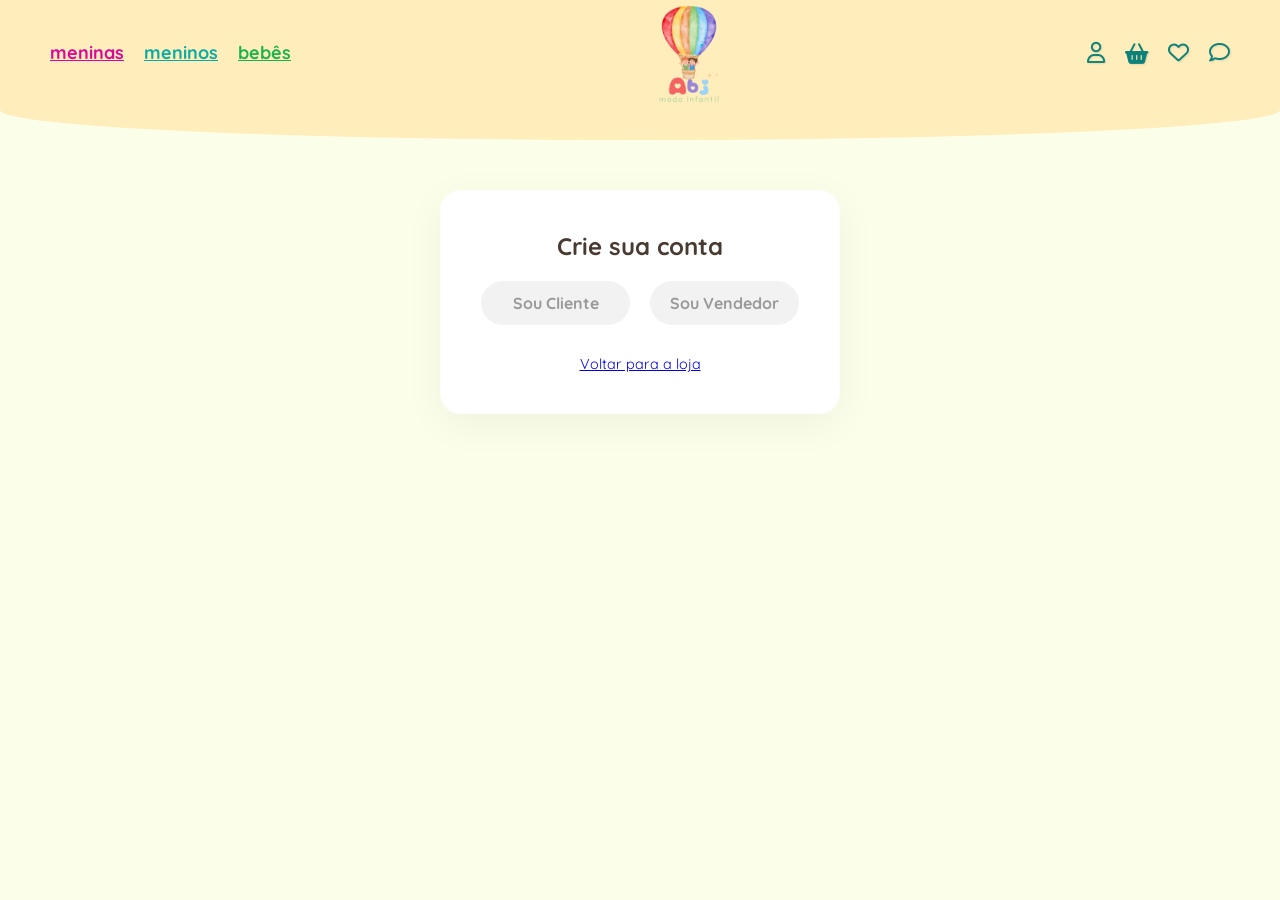
==== commit e8958859: "atualizações" ====
--- a/cadastro.html
+++ b/cadastro.html
@@ -25,7 +25,7 @@
 
             <div class="user-actions">
                 <a href="login.html" title="Entrar ou Cadastrar"><i class="fa-regular fa-user"></i></a>
-                <div style="position: relative; display: inline-block; cursor: pointer;" onclick="toggleCart()">
+                <div onclick="toggleCart()">
                     <i class="fa-solid fa-basket-shopping"></i>
                     <span id="cart-count" class="cart-badge">0</span>
             </div>
@@ -46,7 +46,7 @@
             </div>            
             
             <p style="margin-top: 20px; font-size: 0.9rem;">
-                <a href="index.html" style="color: #999; text-decoration: none;">Voltar para a loja</a>
+                <a href="index.html" >Voltar para a loja</a>
             </p>
         </div>
     </main>
--- a/style.css
+++ b/style.css
@@ -1168,7 +1168,7 @@
     ============================================================ */
     .estoque-container {
         background-color: white;
-        max-width: 900px;
+        max-width: 15px;
         margin: 30px auto;
         padding: 30px;
         border-radius: 25px;
@@ -1176,9 +1176,9 @@
     }
 
     table {
-        width: 100%;
+        width: auto;
         border-collapse: collapse;
-        margin-top: 20px;
+        margin-top: 15px;
         
     }
 
@@ -1191,7 +1191,7 @@
     }
 
     td {
-        padding: 15px;
+        padding: 8px;
         border-bottom: 1px solid #eee;
         color: #333;
     }
@@ -1200,3 +1200,24 @@
         background-color: rgba(247, 220, 224, 0.454);
     }
 
+/* Fixa o tamanho da imagem */
+    .tabela-estilizada img {
+    width: 50px;       /* Tamanho pequeno de miniatura */
+    height: 50px;
+    object-fit: cover; /* Não distorce a imagem */
+    border-radius: 5px;
+}
+
+/* Controla a coluna de descrição para não esticar */
+    .tabela-estilizada td:nth-child(3) {
+    max-width: 150px;         /* Limita a largura da descrição */
+    white-space: nowrap;      /* Não deixa quebrar linha */
+    overflow: hidden;         /* Esconde o que sobrar */
+    text-overflow: ellipsis;  /* Adiciona "..." no final do texto longo */
+}
+
+/* Redução geral de espaçamento */
+    .tabela-estilizada th, .tabela-estilizada td {
+    padding: 10px 5px; /* Diminuímos o respiro lateral */
+    font-size: 14px;    /* Uma fonte levemente menor ajuda em tabelas largas */
+}
